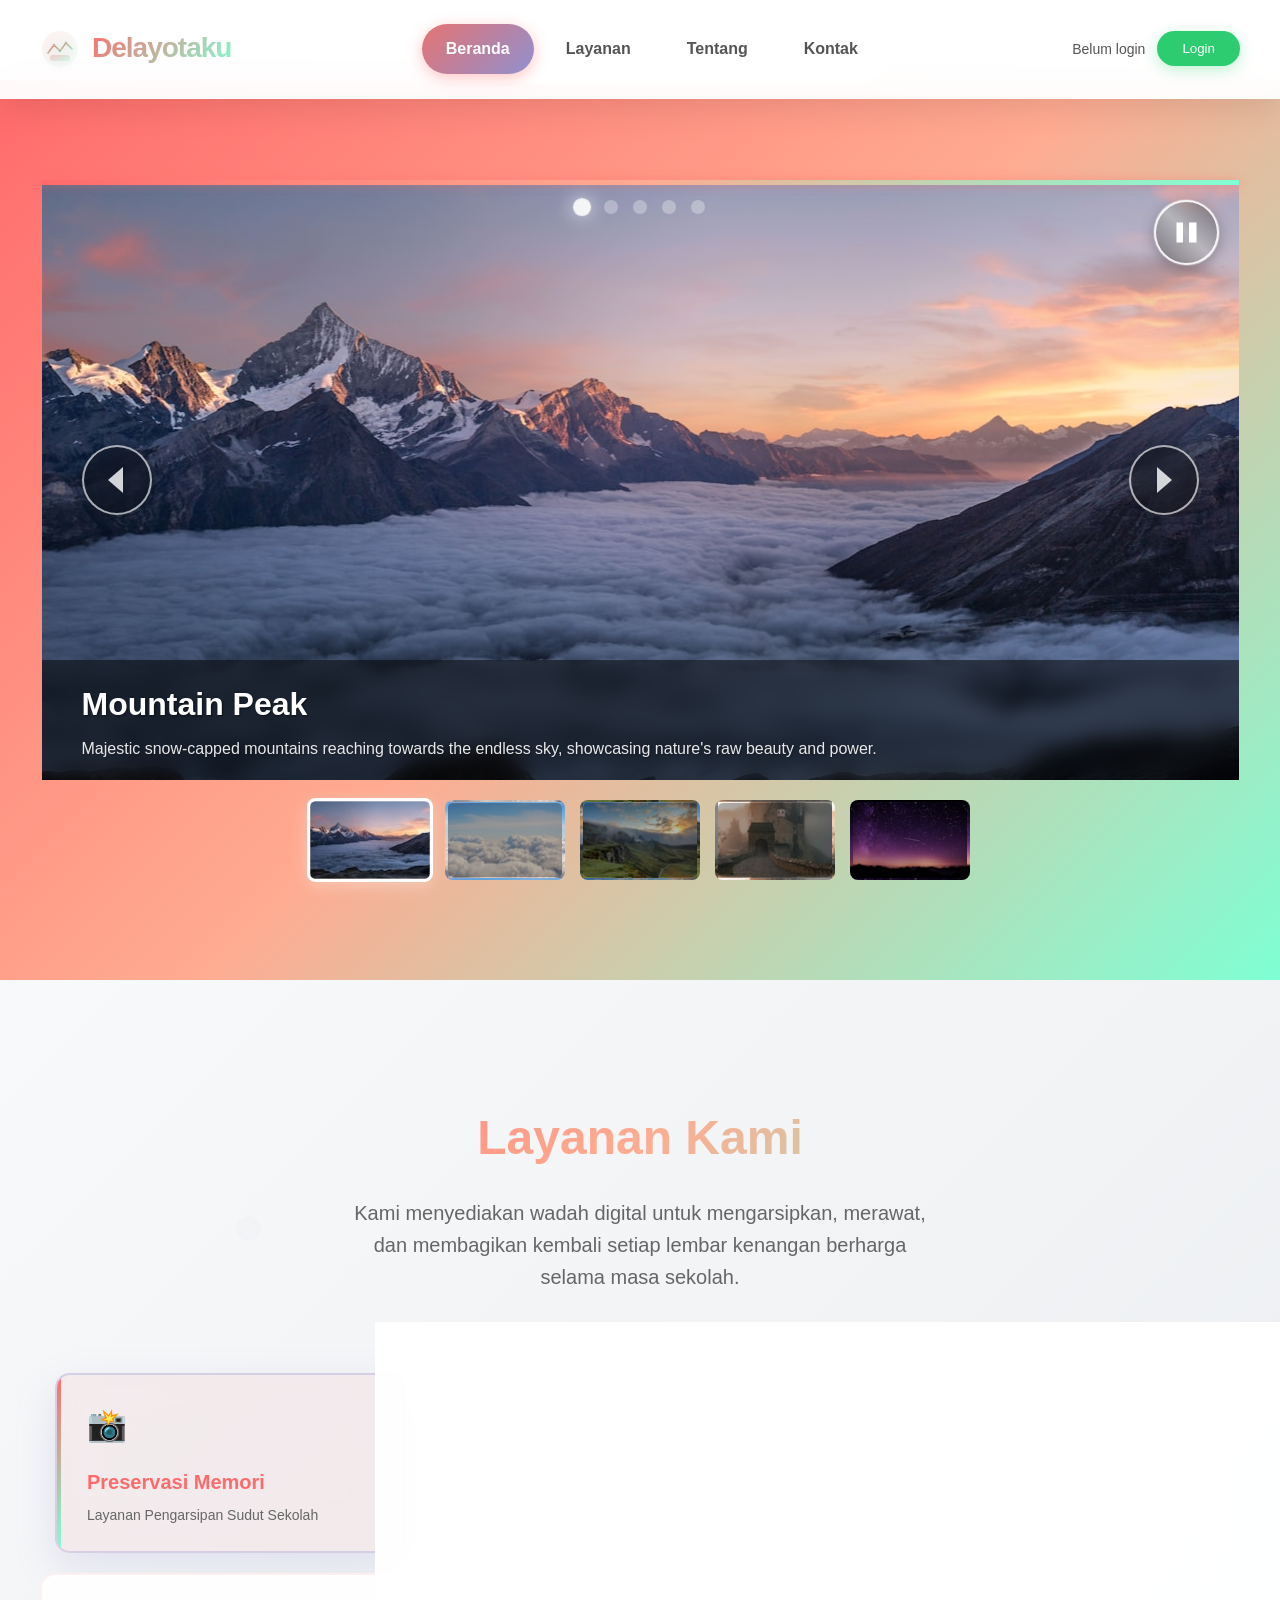
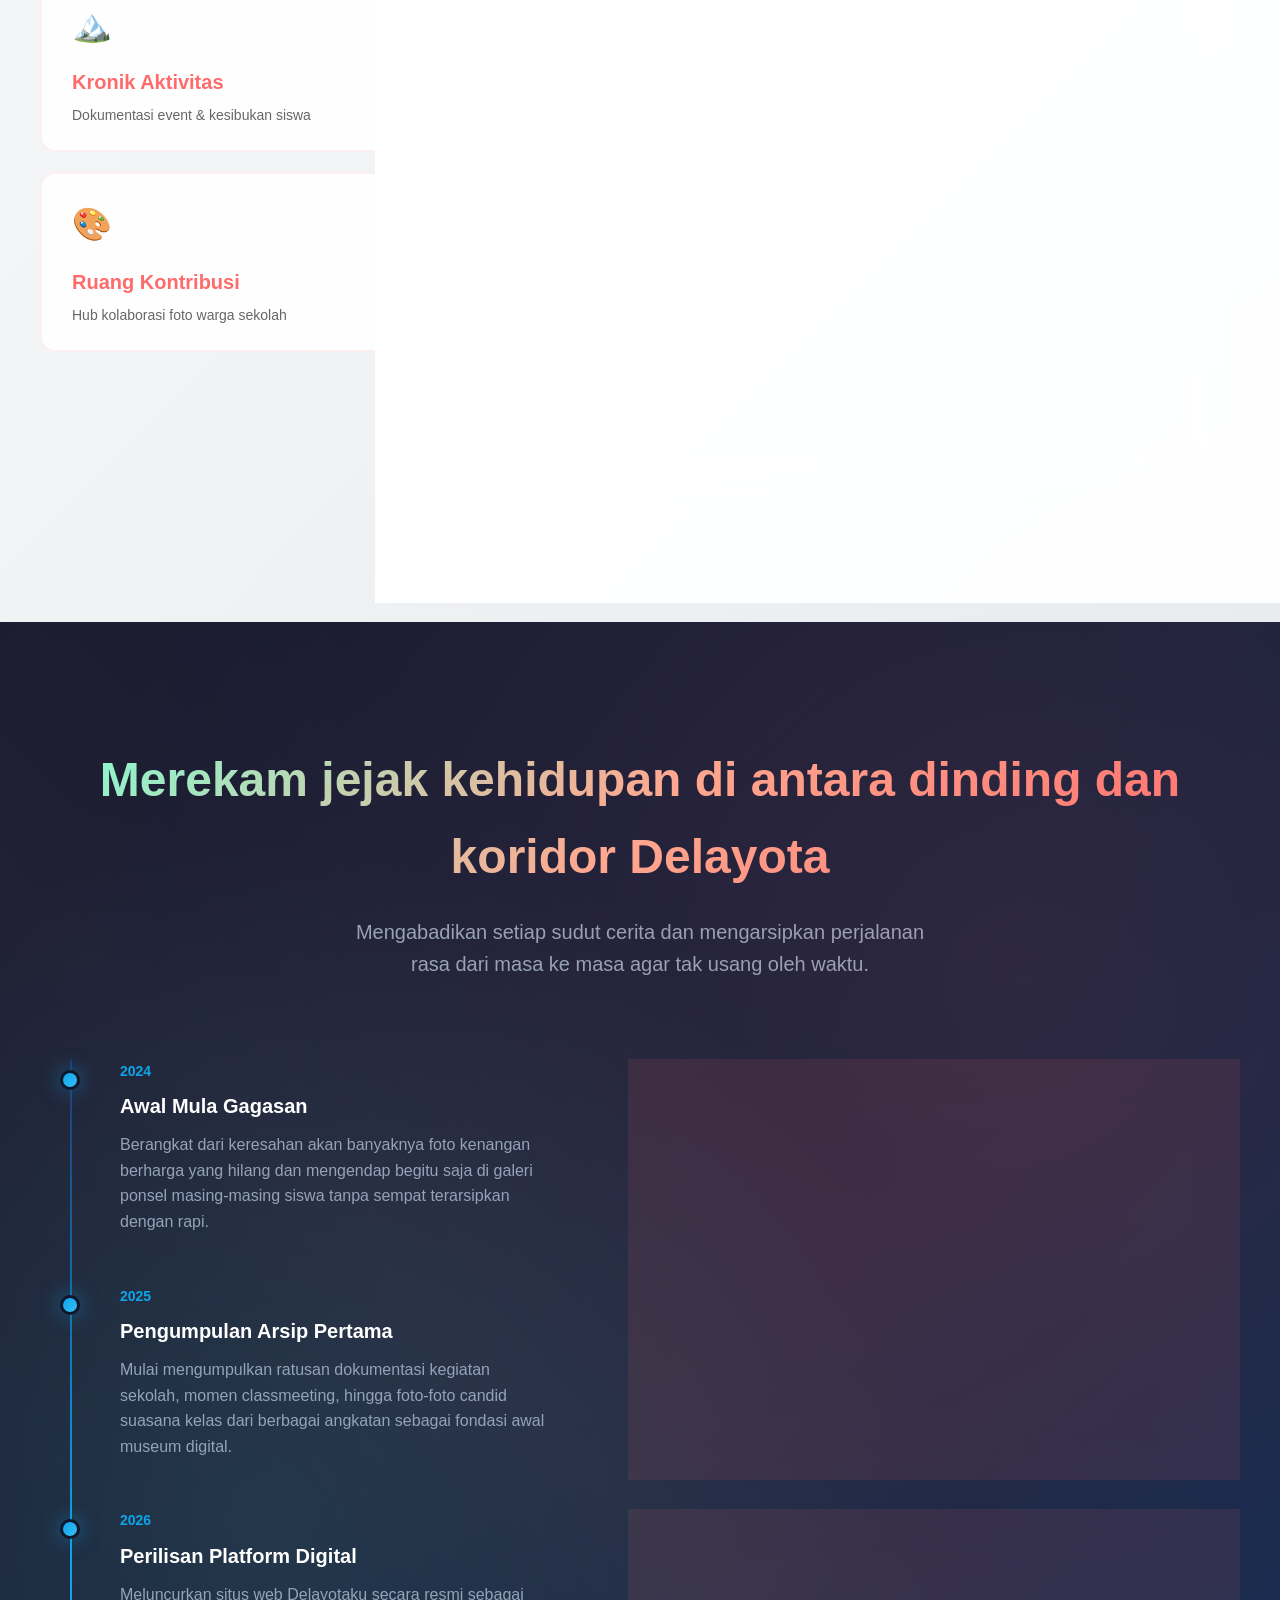
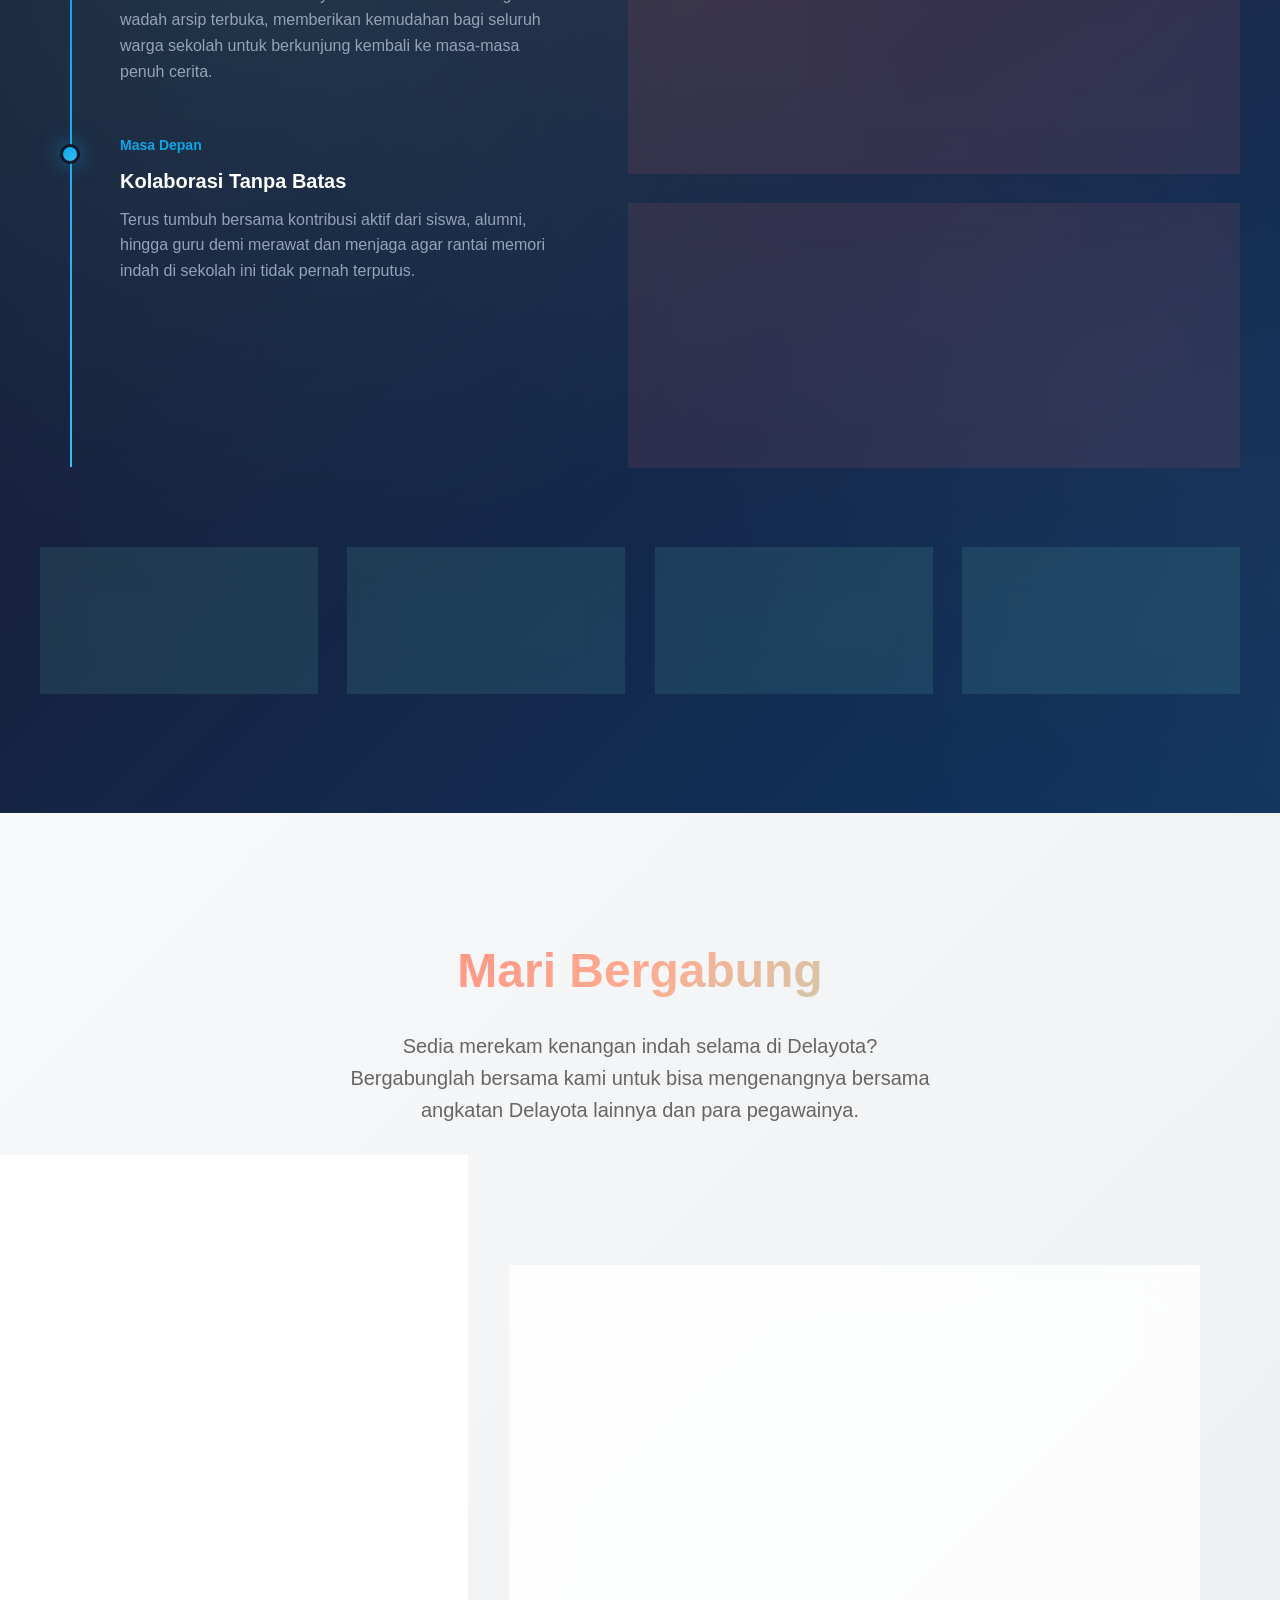
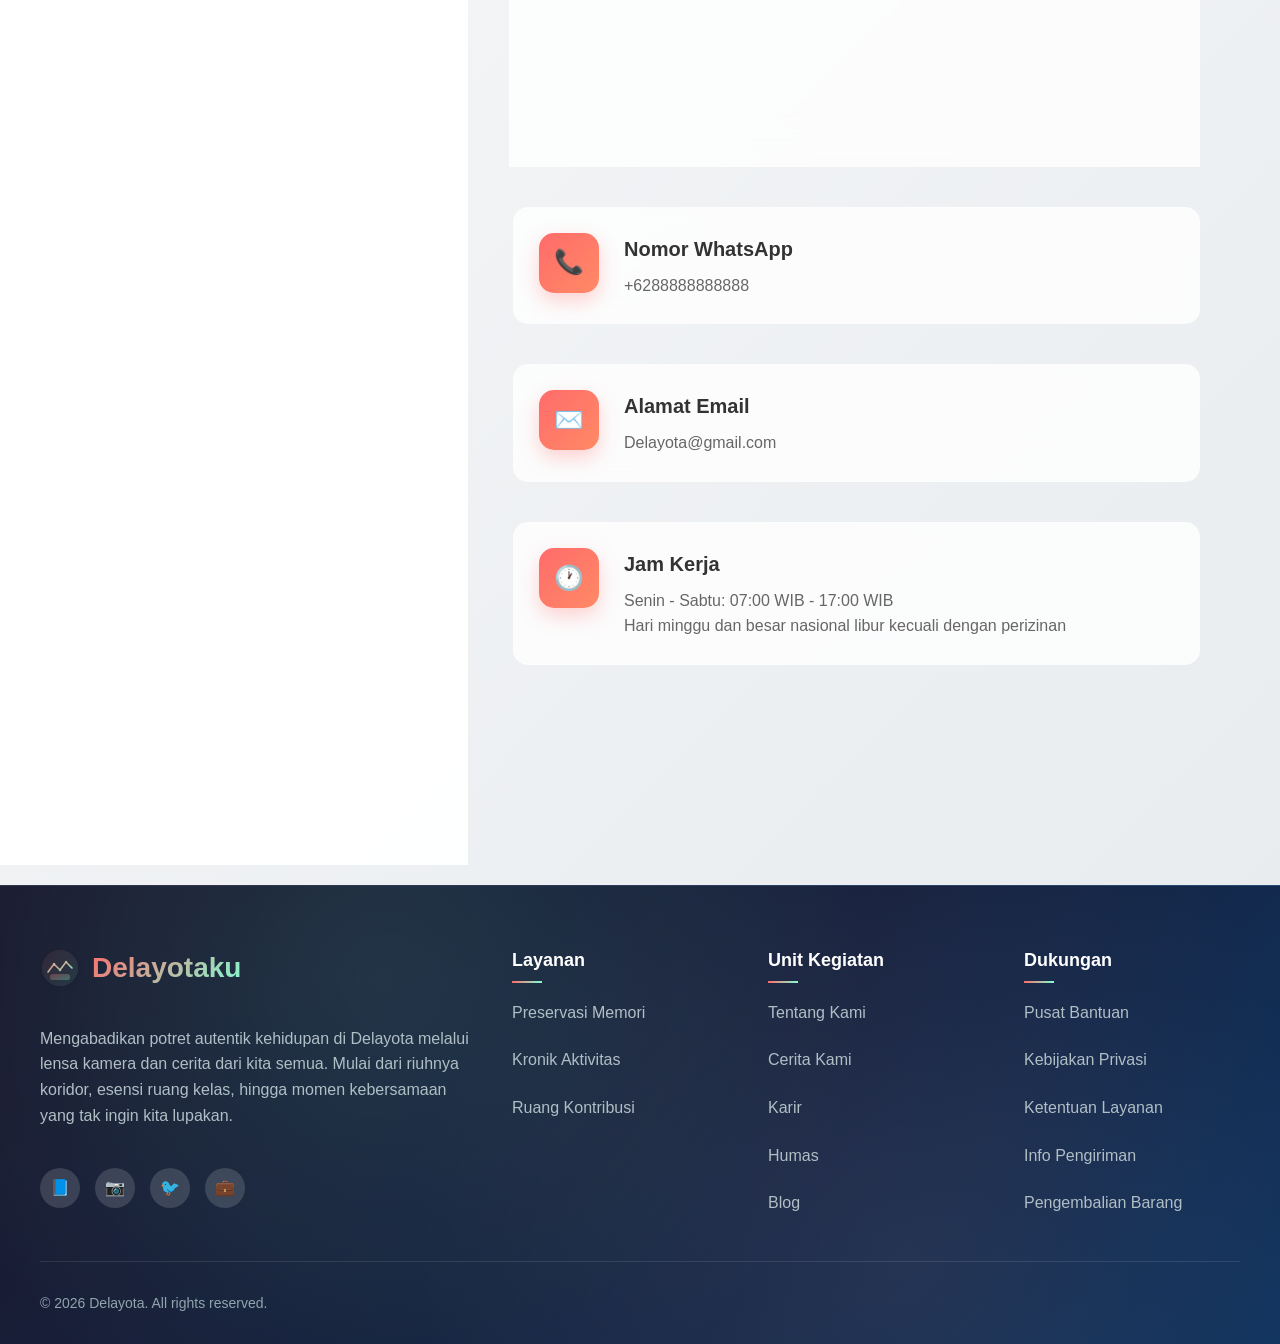
==== index.html @ b29eb267 "Update index.html" ====
<!DOCTYPE html>
<html lang="en">
<head>
    <meta charset="UTF-8">
    <meta name="viewport" content="width=device-width, initial-scale=1.0">
    <link href="images/avatar-01.jpg" rel="icon">
    <title>website serbaguna</title>
    <link rel="stylesheet" href="templatemo-sleeky-pro.css">
<!-- TemplateMo 598 Sleeky Pro
https://templatemo.com/tm-598-sleeky-pro
-->
    <style>
        /* Menormalkan kembali kolom textarea agar tidak bocor warna merah */
        .form-group textarea {
            background: #ffffff !important;        /* Memaksa background menjadi putih solid, bukan transparan */
            backdrop-filter: none !important;      /* Mematikan efek blur yang bikin warna merah di belakangnya bocor masuk */
            color: #333333 !important;
            
            /* MEMPERBAIKI TEKS MULAI DARI KIRI ATAS */
            text-align: left !important;           /* Mengunci teks agar mulai dari kiri */
            line-height: 1.5 !important;           /* Menjaga kenyamanan jarak antar baris teks */
            padding: 18px 20px !important;         /* Mengikuti padding asli template kamu supaya tetap estetik */
        }
        
        /* Memastikan saat kolom diklik (focus), background-nya tetap putih bersih */
        .form-group textarea:focus {
            background: #ffffff !important;
            backdrop-filter: none !important;
        }
                /* 1. MENGATUR TEKS INDIKATOR AGAR LEBIH KE BAWAH */
        /* Merapikan posisi teks status agar sejajar vertikal dan bergeser ke kanan */
        /* Mengatur wadah pembungkus tombol agar menjadi flexbox rapi */
        #authArea {
            display: flex !important;
            align-items: center !important;
            gap: 12px !important; /* <--- KUNCI UTAMA: Mengatur jarak mepet antara teks dan tombol sesukamu (misal 8px, 12px, atau 15px) */
        }
        
        /* Mengatur gaya teks indikator login */
        #userinfo {
            display: inline-block !important;
            color: #555 !important;
            font-weight: 500 !important;
            font-size: 14px !important;
            white-space: nowrap !important; /* Mencegah teks patah menjadi dua baris */
            margin: 0 !important; /* Menghapus margin bawaan terdahulu agar tidak bentrok */
        }       
        /* 2. MEMBERI WARNA PADA TOMBOL LOGIN (KAPSUL BIRU/HIJAU ESTETIK) */
        .tombol-login-asli {
            /* Kita beri warna latar belakang (misal biru/toska agar kontras dengan Logout merah) */
            background-color: #2ecc71 !important; /* Hijau segar estetik, atau ganti #3498db jika ingin Biru */
            color: #ffffff !important; /* Warna teks diubah jadi putih agar terbaca */
            border: none !important;
            padding: 10px 25px !important; 
            border-radius: 50px !important;
            font-weight: 500 !important;
            cursor: pointer !important;
            box-shadow: 0 4px 15px rgba(46, 204, 113, 0.3) !important; /* Efek bayangan */
            transition: all 0.3s ease !important;
        }
        .tombol-login-asli:hover {
            background-color: #27ae60 !important; /* Warna agak gelap saat disorot */
            box-shadow: 0 4px 20px rgba(46, 204, 113, 0.5) !important;
        }
        
        /* 3. TOMBOL LOGOUT MERAH (TETAP SAMA SEPERTI KEMARIN) */
        .tombol-logout {
            background-color: #e74c3c !important; 
            background-image: none !important;
            color: #ffffff !important;
            border: none !important; 
            padding: 10px 25px !important; 
            border-radius: 50px !important; 
            font-weight: 500 !important;
            cursor: pointer !important;
            box-shadow: 0 4px 15px rgba(231, 76, 60, 0.3) !important; 
            transition: all 0.3s ease !important;
        }
        .tombol-logout:hover {
            background-color: #c0392b !important; 
            box-shadow: 0 4px 20px rgba(231, 76, 60, 0.5) !important;
        }
    </style>
</head>
<body>
    <!-- Header -->
    <header class="header" id="header">
        <nav class="nav-container">
            <a href="#home" class="logo-container">
                <svg class="logo-svg" viewBox="0 0 100 100" xmlns="http://www.w3.org/2000/svg">
                    <defs>
                        <linearGradient id="logoGradient" x1="0%" y1="0%" x2="100%" y2="100%">
                            <stop offset="0%" style="stop-color:#FF6B6B"/>
                            <stop offset="100%" style="stop-color:#7FFFD4"/>
                        </linearGradient>
                    </defs>
                    <circle cx="50" cy="50" r="45" fill="url(#logoGradient)" opacity="0.1"/>
                    <path d="M20 60 L35 40 L50 55 L65 35 L80 50" stroke="url(#logoGradient)" stroke-width="4" fill="none" stroke-linecap="round" stroke-linejoin="round"/>
                    <circle cx="35" cy="40" r="3" fill="url(#logoGradient)"/>
                    <circle cx="50" cy="55" r="3" fill="url(#logoGradient)"/>
                    <circle cx="65" cy="35" r="3" fill="url(#logoGradient)"/>
                    <rect x="25" y="65" width="50" height="15" rx="7" fill="url(#logoGradient)" opacity="0.3"/>
                </svg>
                <span class="logo-text">Delayotaku</span>
            </a>
            <ul class="nav-menu" id="navMenu">
                <li><a href="#home" class="nav-link active">Beranda</a></li>
                <li><a href="#services" class="nav-link">Layanan</a></li>
                <li><a href="#about" class="nav-link">Tentang</a></li>
                <li><a href="#contact" class="nav-link">Kontak</a></li>
            </ul>
            <div id="authArea">
                <span id="userinfo">Belum login</span>
                <button onclick="goLogin()" class="nav-cta">Login</button>
            </div>
            <button class="hamburger" id="hamburger">
                <span></span>
                <span></span>
                <span></span>
            </button>
        </nav>
    </header>

    <!-- Hero Section with Slider -->
    <section id="home" class="hero">
        <div class="slider-container">
            <div class="progress-ring">
                <div class="progress-bar" id="progressBar"></div>
            </div>
            
            <div class="slider-stage" id="sliderStage"></div>
            <!-- You can edit slider images in JS file -->
            <!-- Edit templatemo-sleeky-scripts.js for image path / image filenames -->
            <div class="text-overlay" id="textOverlay">
                <h2 class="slide-title" id="slideTitle">Mountain Peak</h2>
                <p class="slide-description" id="slideDescription">Majestic snow-capped mountains reaching towards the endless sky, showcasing nature's raw beauty and power.</p>
            </div>
            
            <button class="nav-arrow prev" id="prevArrow" aria-label="Previous"></button>
            <button class="nav-arrow next" id="nextArrow" aria-label="Next"></button>
            
            <div class="controls">
                <button class="control-btn play-pause-btn" id="playPauseBtn" title="Play/Pause">
                    <span class="play-icon"></span>
                    <span class="pause-icon"></span>
                </button>
            </div>
            
            <div class="dots" id="dots"></div>
            <div class="thumbnails-container" id="thumbnails"></div>
        </div>
    </section>

    <!-- Services Section -->
    <section id="services" class="section services">
        <div class="section-container">
            <div class="section-header">
                <h2 class="section-title">Layanan Kami</h2>
                <p class="section-subtitle">Kami menyediakan wadah digital untuk mengarsipkan, merawat, dan membagikan kembali setiap lembar kenangan berharga selama masa sekolah.</p>
            </div>
            
            <div class="services-container">
                <div class="services-tabs">
                    <div class="service-tab active" data-service="photography">
                        <span class="service-tab-icon">📸</span>
                        <h3>Preservasi Memori</h3>
                        <p>Layanan Pengarsipan Sudut Sekolah</p>
                    </div>
                    
                    <div class="service-tab" data-service="expeditions">
                        <span class="service-tab-icon">🏔️</span>
                        <h3>Kronik Aktivitas</h3>
                        <p>Dokumentasi event & kesibukan siswa</p>
                    </div>
                    
                    <div class="service-tab" data-service="prints">
                        <span class="service-tab-icon">🎨</span>
                        <h3>Ruang Kontribusi</h3>
                        <p>Hub kolaborasi foto warga sekolah</p>
                    </div>
                </div>
                
                <div class="services-content">
                    <div class="service-content active" id="photography">
                        <div class="service-content-icon">📸</div>
                        <h2>Layanan Pengarsipan Sudut Sekolah</h2>
                        <p>Layanan ini berfokus pada pengumpulan dan perawatan aset visual dari tempat-tempat fisik di sekolah yang penuh kenangan. Kami mendokumentasikan setiap sudut mulai dari riuhnya koridor, suasana hangat kantin, hingga magisnya ruang kelas. Semua foto ditata rapi agar kamu bisa berkunjung kembali ke tempat favoritmu kapan saja secara virtual.</p>
                        <ul class="service-features">
                            <li>Restorasi digital untuk foto-foto lama sudut sekolah</li>
                            <li>Kategorisasi album berdasarkan lokasi dan tahun angkatan</li>
                            <li>Advanced focus stacking for infinite depth</li>
                            <li>Galeri estetika lanskap sekolah di waktu golden hour</li>
                            <li>Akses mudah untuk mengunduh foto latar suasana sekolah</li>
                        </ul>
                    </div>
                    
                    <div class="service-content" id="expeditions">
                        <div class="service-content-icon">🏔️</div>
                        <h2>Layanan Kilas Balik Agenda Sekolah</h2>
                        <p>Melalui layanan Kronik Aktivitas, kami merangkum seluruh dinamika kegiatan yang pernah menghidupkan suasana sekolah. Mulai dari ketegangan saat classmeeting, kemeriahan panggung pensi, khidmatnya upacara bendera, hingga momen-momen candid saat kerja kelompok. Kami memastikan tidak ada momen besar yang terlupakan.</p>
                        <ul class="service-features">
                            <li>Pengarsipan dokumentasi acara OSIS dan Ekstrakurikuler</li>
                            <li>Penyusunan linimasa foto kegiatan dari awal masuk hingga lulus</li>
                            <li>Fitur pencarian foto berdasarkan nama event atau tahun kegiatan</li>
                            <li>Ruang pameran visual untuk momen di balik layar tugas sekolah</li>
                        </ul>
                    </div>
                    
                    <div class="service-content" id="prints">
                        <div class="service-content-icon">🎨</div>
                        <h2>Layanan Kontribusi Terbuka & Kolektif</h2>
                        <p>Layanan utama kami yang berbasis komunitas, di mana siapa saja (siswa, alumni, maupun guru) bisa ikut bertindak sebagai kurator sejarah sekolah. Kamu bisa langsung mengunggah foto kenangan yang tersimpan di galerimu ke dalam website ini. Setiap kontribusi akan melalui sistem kurasi agar galeri bersama kita tetap nyaman dinikmati.</p>
                        <ul class="service-features">
                            <li>Sistem unggah foto instan (mendukung JPEG, PNG, dan RAW)</li>
                            <li>Opsi pengiriman foto secara anonim demi privasi kontributor</li>
                            <li>Fitur penyematan takarir (caption) cerita di balik foto</li>
                            <li>Manajemen kurasi berkala untuk menjaga kualitas konten galeri</li>
                        </ul>
                    </div>
                </div>
            </div>
        </div>
    </section>

    <!-- About Section -->
    <section id="about" class="section about">
        <div class="section-container">
            <div class="section-header">
                <h2 class="section-title">Merekam jejak kehidupan di antara dinding dan koridor Delayota</h2>
                <p class="section-subtitle">Mengabadikan setiap sudut cerita dan mengarsipkan perjalanan rasa dari masa ke masa agar tak usang oleh waktu.</p>
            </div>
            
            <div class="about-grid">
                <div class="about-timeline">
                    <div class="timeline-line"></div>
                    
                    <div class="timeline-item">
                        <div class="timeline-dot"></div>
                        <div class="timeline-year">2024</div>
                        <div class="timeline-title">Awal Mula Gagasan</div>
                        <div class="timeline-description">Berangkat dari keresahan akan banyaknya foto kenangan berharga yang hilang dan mengendap begitu saja di galeri ponsel masing-masing siswa tanpa sempat terarsipkan dengan rapi.</div>
                    </div>
                    
                    <div class="timeline-item">
                        <div class="timeline-dot"></div>
                        <div class="timeline-year">2025</div>
                        <div class="timeline-title">Pengumpulan Arsip Pertama</div>
                        <div class="timeline-description">Mulai mengumpulkan ratusan dokumentasi kegiatan sekolah, momen classmeeting, hingga foto-foto candid suasana kelas dari berbagai angkatan sebagai fondasi awal museum digital.</div>
                    </div>
                    
                    <div class="timeline-item">
                        <div class="timeline-dot"></div>
                        <div class="timeline-year">2026</div>
                        <div class="timeline-title">Perilisan Platform Digital</div>
                        <div class="timeline-description">Meluncurkan situs web Delayotaku secara resmi sebagai wadah arsip terbuka, memberikan kemudahan bagi seluruh warga sekolah untuk berkunjung kembali ke masa-masa penuh cerita.</div>
                    </div>
                    
                    <div class="timeline-item">
                        <div class="timeline-dot"></div>
                        <div class="timeline-year">Masa Depan</div>
                        <div class="timeline-title">Kolaborasi Tanpa Batas</div>
                        <div class="timeline-description">Terus tumbuh bersama kontribusi aktif dari siswa, alumni, hingga guru demi merawat dan menjaga agar rantai memori indah di sekolah ini tidak pernah terputus.</div>
                    </div>
                </div>
                
                <div class="about-tech">
                    <div class="tech-card">
                        <iframe width="550" height="350" src="https://www.youtube.com/embed/LzTHGu1_uWg" title="APA YANG SEBENARNYA TERJADI PADA INDONESIA?" frameborder="0" allow="accelerometer; autoplay; clipboard-write; encrypted-media; gyroscope; picture-in-picture; web-share" referrerpolicy="strict-origin-when-cross-origin" allowfullscreen></iframe>
                    </div>
                    
                    <div class="tech-card">
                        <div class="tech-icon">🛰️</div>
                        <div class="tech-title">Integrasi Kontribusi Terbuka</div>
                        <div class="tech-description">Menggunakan sistem unggah berbasis komunitas yang aman dan instan, memungkinkan siapa saja menjadi kurator sejarah visual sekolah dalam beberapa klik saja.</div>
                    </div>
                    
                    <div class="tech-card">
                        <div class="tech-icon">🎯</div>
                        <div class="tech-title">Pengarsipan Presisi Tingkat Tinggi</div>
                        <div class="tech-description">Menjaga kualitas asli gambar yang dikirimkan agar detail memori, ekspresi tawa, dan suasana magis golden hour di sekolah tetap terekam sempurna untuk bertahun-tahun ke depan.</div>
                    </div>
                </div>
            </div>

            <div class="stats-futuristic">
                <div class="stat-futuristic">
                    <h4>Tak Terbatas</h4>
                    <p>Sudut Kenangan</p>
                </div>
                <div class="stat-futuristic">
                    <h4>1000+</h4>
                    <p>Foto Terarsip</p>
                </div>
                <div class="stat-futuristic">
                    <h4>100%</h4>
                    <p>Milik Keluarga Delayota</p>
                </div>
                <div class="stat-futuristic">
                    <h4>24/7</h4>
                    <p>Akses Bernostalgia</p>
                </div>
            </div>
        </div>
    </section>

    <!-- Contact Section -->
    <section id="contact" class="section contact">
        <div class="section-container">
            <div class="section-header">
                <h2 class="section-title">Mari Bergabung</h2>
                <p class="section-subtitle">Sedia merekam kenangan indah selama di Delayota? Bergabunglah bersama kami untuk bisa mengenangnya bersama angkatan Delayota lainnya dan para pegawainya.</p>
            </div>
            
            <div class="contact-content">
                <div class="contact-form">
                    <form id="contactForm">
                        <div class="form-group">
                            <label for="name">Nama Anda</label>
                            <input type="text" id="name" name="name" required>
                        </div>
                        
                        <div class="form-group">
                            <label for="email">Alamat Email</label>
                            <input type="email" id="email" name="email" required>
                        </div>
                        
                        <div class="form-group">
                            <label for="subject">Kelas/Angkatan</label>
                            <input type="text" id="subject" name="subject" required>
                        </div>
                        
                        <div class="form-group">
                            <label for="message">Alasan Bergabung</label>
                            <textarea id="message" name="message" placeholder="Ceritakan pada kami kenapa Anda ingin bergabung..." required></textarea>
                        </div>
                        
                        <button type="submit" class="submit-btn">Kirim Pesan</button>
                    </form>
                </div>
                
                <div class="contact-info">
                    <div class="contact-item">
                        <div class="contact-icon">📍</div>
                        <div class="contact-details">
                            <iframe src="https://www.google.com/maps/embed?pb=!1m18!1m12!1m3!1d3952.899631927269!2d110.39281007464348!3d-7.800449992219699!2m3!1f0!2f0!3f0!3m2!1i1024!2i768!4f13.1!3m3!1m2!1s0x2e7a57669d43fe55%3A0x75fae1bb400d4da5!2sSMA%20Negeri%208%20Yogyakarta!5e0!3m2!1sid!2sid!4v1782186887250!5m2!1sid!2sid" width="550" height="350" style="border:0;" allowfullscreen="" loading="lazy" referrerpolicy="no-referrer-when-downgrade"></iframe>
                            <h4>Lokasi Sekolah</h4>
                            <p>Jl. Sidobali No.1, Muja Muju, Kec. Umbulharjo, Kota Yogyakarta, Daerah Istimewa Yogyakarta 55165</p>
                        </div>
                    </div>
                    
                    <div class="contact-item">
                        <div class="contact-icon">📞</div>
                        <div class="contact-details">
                            <h4>Nomor WhatsApp</h4>
                            <p>+6288888888888</p>
                        </div>
                    </div>
                    
                    <div class="contact-item">
                        <div class="contact-icon">✉️</div>
                        <div class="contact-details">
                            <h4>Alamat Email</h4>
                            <p>Delayota@gmail.com</p>
                        </div>
                    </div>
                    
                    <div class="contact-item">
                        <div class="contact-icon">🕐</div>
                        <div class="contact-details">
                            <h4>Jam Kerja</h4>
                            <p>Senin - Sabtu: 07:00 WIB - 17:00 WIB<br> Hari minggu dan besar nasional libur kecuali dengan perizinan</p>
                        </div>
                    </div>
                </div>
            </div>
        </div>
    </section>

    <!-- Footer -->
    <footer class="footer">
        <div class="footer-content">
            <div class="footer-main">
                <div class="footer-brand">
                    <div class="footer-logo">
                        <svg class="logo-svg" viewBox="0 0 100 100" xmlns="http://www.w3.org/2000/svg">
                            <defs>
                                <linearGradient id="footerLogoGradient" x1="0%" y1="0%" x2="100%" y2="100%">
                                    <stop offset="0%" style="stop-color:#FF6B6B"/>
                                    <stop offset="100%" style="stop-color:#7FFFD4"/>
                                </linearGradient>
                            </defs>
                            <circle cx="50" cy="50" r="45" fill="url(#footerLogoGradient)" opacity="0.1"/>
                            <path d="M20 60 L35 40 L50 55 L65 35 L80 50" stroke="url(#footerLogoGradient)" stroke-width="4" fill="none" stroke-linecap="round" stroke-linejoin="round"/>
                            <circle cx="35" cy="40" r="3" fill="url(#footerLogoGradient)"/>
                            <circle cx="50" cy="55" r="3" fill="url(#footerLogoGradient)"/>
                            <circle cx="65" cy="35" r="3" fill="url(#footerLogoGradient)"/>
                            <rect x="25" y="65" width="50" height="15" rx="7" fill="url(#footerLogoGradient)" opacity="0.3"/>
                        </svg>
                        <span class="footer-logo-text">Delayotaku</span>
                    </div>
                    <p class="footer-description">Mengabadikan potret autentik kehidupan di Delayota melalui lensa kamera dan cerita dari kita semua. Mulai dari riuhnya koridor, esensi ruang kelas, hingga momen kebersamaan yang tak ingin kita lupakan.</p>
                    <div class="footer-social">
                        <a href="#" class="social-link">📘</a>
                        <a href="#" class="social-link">📷</a>
                        <a href="#" class="social-link">🐦</a>
                        <a href="#" class="social-link">💼</a>
                    </div>
                </div>
                
                <div class="footer-section">
                    <h4>Layanan</h4>
                    <div class="footer-links">
                        <a href="#" class="footer-link">Preservasi Memori</a>
                        <a href="#" class="footer-link">Kronik Aktivitas</a>
                        <a href="#" class="footer-link">Ruang Kontribusi</a>
                    </div>
                </div>
                
                <div class="footer-section">
                    <h4>Unit Kegiatan</h4>
                    <div class="footer-links">
                        <a href="#" class="footer-link">Tentang Kami</a>
                        <a href="#" class="footer-link">Cerita Kami</a>
                        <a href="#" class="footer-link">Karir</a>
                        <a href="#" class="footer-link">Humas</a>
                        <a href="#" class="footer-link">Blog</a>
                    </div>
                </div>
                
                <div class="footer-section">
                    <h4>Dukungan</h4>
                    <div class="footer-links">
                        <a href="#" class="footer-link">Pusat Bantuan</a>
                        <a href="#" class="footer-link">Kebijakan Privasi</a>
                        <a href="#" class="footer-link">Ketentuan Layanan</a>
                        <a href="#" class="footer-link">Info Pengiriman</a>
                        <a href="#" class="footer-link">Pengembalian Barang</a>
                    </div>
                </div>
            </div>
            
            <div class="footer-bottom">
                <div class="footer-copyright">
                    © 2026 Delayota. All rights reserved.
                </div>
            </div>
        </div>
    </footer>

<script src="templatemo-sleeky-scripts.js"></script>
<script src="login/welcome.js"></script>

<script>
// Fungsi tombol Login / Logout
function goLogin() {
    if (localStorage.getItem('username')) {
        localStorage.clear(); 
        alert("Kamu telah logout.");
        window.location.reload(); 
    } else {
        window.location.href = "login/index.html";
    }
}

// Logika pembagian tampilan UI berdasarkan status login
const username = localStorage.getItem('username');
const userStatusEl = document.getElementById('userinfo'); 
const loginBtn = document.querySelector('.nav-cta') || document.querySelector('button[onclick="goLogin()"]'); 

if (username) {
    if (userStatusEl) {
        userStatusEl.innerText = 'Selamat Datang, ' + username;
    }
    if (loginBtn) {
        loginBtn.innerText = 'Logout';
        loginBtn.classList.remove('tombol-login-asli'); // Buang gaya putih
        loginBtn.classList.add('tombol-logout');       // Pasang gaya kapsul merah
    }
} else {
    if (userStatusEl) {
        userStatusEl.innerText = 'Belum login';
    }
    if (loginBtn) {
        loginBtn.innerText = 'Login';
        loginBtn.classList.remove('tombol-logout');     // Buang gaya merah jika ada
        loginBtn.classList.add('tombol-login-asli');   // Paksa pasang gaya kapsul rapi
    }
}
</script>
</body>
</html>
---- templatemo-sleeky-pro.css ----
/* Sleeky Pro - Premium Photography Template Styles */

/*

TemplateMo 598 Sleeky Pro

https://templatemo.com/tm-598-sleeky-pro

*/
* {
    margin: 0;
    padding: 0;
    box-sizing: border-box;
}

body {
    font-family: 'Segoe UI', Tahoma, Geneva, Verdana, sans-serif;
    line-height: 1.6;
    color: #333;
    overflow-x: hidden;
}

html {
    scroll-behavior: smooth;
}

/* Header Styles */
.header {
    position: fixed;
    top: 0;
    width: 100%;
    background: rgba(255, 255, 255, 0.95);
    backdrop-filter: blur(20px);
    border-bottom: 1px solid rgba(255, 255, 255, 0.2);
    box-shadow: 0 8px 32px rgba(0, 0, 0, 0.1);
    z-index: 1000;
    padding: 0 20px;
    transition: all 0.3s ease;
}

.header.scrolled {
    background: rgba(255, 255, 255, 0.98);
    backdrop-filter: blur(25px);
    box-shadow: 0 12px 40px rgba(0, 0, 0, 0.15);
}

.nav-container {
    max-width: 1200px;
    margin: 0 auto;
    display: flex;
    justify-content: space-between;
    align-items: center;
    padding: 15px 0;
}

.logo-container {
    display: flex;
    align-items: center;
    gap: 12px;
    text-decoration: none;
}

.logo-svg {
    width: 40px;
    height: 40px;
    filter: drop-shadow(0 2px 4px rgba(0, 0, 0, 0.1));
}

.logo-text {
    font-size: 28px;
    font-weight: 700;
    background: linear-gradient(135deg, #FF6B6B, #7FFFD4);
    -webkit-background-clip: text;
    -webkit-text-fill-color: transparent;
    background-clip: text;
    letter-spacing: -1px;
}

.nav-menu {
    display: flex;
    list-style: none;
    gap: 8px;
    background: rgba(255, 255, 255, 0.8);
    padding: 8px;
    border-radius: 50px;
    backdrop-filter: blur(10px);
    border: 1px solid rgba(255, 255, 255, 0.3);
}

.nav-menu li {
    position: relative;
}

.nav-menu a {
    color: #555;
    text-decoration: none;
    transition: all 0.3s ease;
    font-weight: 600;
    padding: 12px 24px;
    border-radius: 25px;
    position: relative;
    display: block;
}

.nav-menu a:hover {
    color: #FF6B6B;
    background: rgba(255, 107, 107, 0.1);
}

.nav-menu a.active {
    color: white;
    background: linear-gradient(135deg, #E57373, #9090CF);
    box-shadow: 0 4px 15px rgba(255, 107, 107, 0.4);
}

.hamburger {
    display: none;
    flex-direction: column;
    cursor: pointer;
    background: none;
    border: none;
    padding: 8px;
    border-radius: 8px;
    transition: background 0.3s ease;
}

.hamburger:hover {
    background: rgba(255, 107, 107, 0.1);
}

.hamburger span {
    width: 25px;
    height: 3px;
    background: #555;
    margin: 3px 0;
    transition: 0.3s;
    border-radius: 2px;
}

.hamburger.active span:nth-child(1) {
    transform: rotate(-45deg) translate(-5px, 6px);
}

.hamburger.active span:nth-child(2) {
    opacity: 0;
}

.hamburger.active span:nth-child(3) {
    transform: rotate(45deg) translate(-5px, -6px);
}

/* Hero Section with Slider */
.hero {
	margin-top: 80px;
    min-height: 100vh;
    background: linear-gradient(135deg, #FF6B6B 0%, #FFAB91 50%, #7FFFD4 100%);
    display: flex;
    justify-content: center;
    align-items: center;
    overflow: hidden;
    position: relative;
}

.slider-container {
    width: 1197px; /* 1200px set as 1197px to prevent showing up some slicing lines */
    height: 700px;
    position: relative;
    perspective: 1500px;
    transform-style: preserve-3d;
    overflow: visible;
}

.slider-stage {
    width: 100%;
    height: 600px;
    position: relative;
    display: flex;
    transform-style: preserve-3d;
}

.slice-container {
    flex: 1;
    height: 100%;
    position: relative;
    transform-style: preserve-3d;
    overflow: hidden;
}

.slice-cube {
    width: 100%;
    height: 100%;
    position: relative;
    transform-style: preserve-3d;
    transition: transform 0.9s cubic-bezier(0.22, 1, 0.36, 1);
    transform-origin: center center;
}

.slice-cube {
    transform: translateZ(-300px) rotateX(0deg);
}

.slice-cube.rotate-1 {
    transform: translateZ(-300px) rotateX(90deg);
}

.slice-cube.rotate-2 {
    transform: translateZ(-300px) rotateX(180deg);
}

.slice-cube.rotate-3 {
    transform: translateZ(-300px) rotateX(270deg);
}

.slice-face {
    position: absolute;
    width: 100%;
    height: 100%;
    overflow: hidden;
    backface-visibility: hidden;
}

.slice-face.face-1 {
    transform: rotateX(0deg) translateZ(300px);
}

.slice-face.face-2 {
    transform: rotateX(-90deg) translateZ(300px);
}

.slice-face.face-3 {
    transform: rotateX(-180deg) translateZ(300px);
}

.slice-face.face-4 {
    transform: rotateX(-270deg) translateZ(300px);
}

.slice-image {
    position: absolute;
    height: 100%;
    background-size: cover;
    background-position: center;
}

.slice-container:nth-child(1) .slice-cube { transition-delay: 0s; }
.slice-container:nth-child(2) .slice-cube { transition-delay: 0.04s; }
.slice-container:nth-child(3) .slice-cube { transition-delay: 0.08s; }
.slice-container:nth-child(4) .slice-cube { transition-delay: 0.12s; }
.slice-container:nth-child(5) .slice-cube { transition-delay: 0.16s; }
.slice-container:nth-child(6) .slice-cube { transition-delay: 0.20s; }
.slice-container:nth-child(7) .slice-cube { transition-delay: 0.24s; }
.slice-container:nth-child(8) .slice-cube { transition-delay: 0.28s; }
.slice-container:nth-child(9) .slice-cube { transition-delay: 0.32s; }
.slice-container:nth-child(10) .slice-cube { transition-delay: 0.36s; }

.text-overlay {
    position: absolute;
    bottom: 100px;
    left: 0;
    right: 0;
    height: 120px;
    background: rgba(0, 0, 0, 0.5);
    backdrop-filter: blur(10px);
    display: flex;
    flex-direction: column;
    justify-content: center;
    padding: 0 40px;
    z-index: 102;
    opacity: 1;
    transform: translateY(0);
    transition: opacity 0.4s ease, transform 0.4s ease;
}

.text-overlay.hiding {
    opacity: 0;
    transform: translateY(10px);
}

.slide-title {
    color: white;
    font-size: 32px;
    font-weight: bold;
    margin: 0 0 8px 0;
    text-shadow: 1px 1px 2px rgba(0, 0, 0, 0.5);
}

.slide-description {
    color: rgba(255, 255, 255, 0.9);
    font-size: 16px;
    line-height: 1.4;
    margin: 0;
    text-shadow: 1px 1px 2px rgba(0, 0, 0, 0.3);
}

.controls {
    position: absolute;
    top: 20px;
    right: 20px;
    display: flex;
    gap: 15px;
    z-index: 103;
}

.control-btn {
    width: 65px;
    height: 65px;
    border: 2px solid rgba(255, 255, 255, 0.9);
    background: rgba(0, 0, 0, 0.4);
    backdrop-filter: blur(10px);
    border-radius: 50%;
    cursor: pointer;
    display: flex;
    align-items: center;
    justify-content: center;
    transition: all 0.2s ease;
    color: white;
    font-size: 26px;
    box-shadow: 0 4px 15px rgba(0, 0, 0, 0.3);
    padding: 0;
    position: relative;
}

.control-btn:hover:not(:disabled) {
    background: rgba(255, 255, 255, 0.15);
    transform: scale(1.05);
    box-shadow: 0 6px 25px rgba(255, 255, 255, 0.4);
    border-color: white;
}

.nav-arrow {
    position: absolute;
    top: 300px;
    transform: translateY(-50%);
    width: 70px;
    height: 70px;
    border: 2px solid rgba(255, 255, 255, 0.8);
    background: rgba(0, 0, 0, 0.4);
    backdrop-filter: blur(10px);
    border-radius: 50%;
    cursor: pointer;
    display: flex;
    align-items: center;
    justify-content: center;
    transition: all 0.2s ease;
    color: white;
    z-index: 102;
    opacity: 0.8;
    padding: 0;
    box-shadow: 0 4px 15px rgba(0, 0, 0, 0.3);
}

.nav-arrow:before {
    content: '';
    display: block;
    width: 0;
    height: 0;
    border-style: solid;
    transition: transform 0.2s ease;
}

.nav-arrow.prev:before {
    border-width: 13px 15px 13px 0;
    border-color: transparent white transparent transparent;
    margin-right: 2px;
}

.nav-arrow.next:before {
    border-width: 13px 0 13px 15px;
    border-color: transparent transparent transparent white;
    margin-left: 2px;
}

.nav-arrow:hover:not(:disabled) {
    opacity: 1;
    background: rgba(255, 255, 255, 0.15);
    transform: translateY(-50%) scale(1.05);
    box-shadow: 0 6px 25px rgba(255, 255, 255, 0.4);
    border-color: white;
}

.nav-arrow.prev {
    left: 40px;
}

.nav-arrow.next {
    right: 40px;
}

.play-pause-btn {
    position: relative;
}

.play-pause-btn::before {
    content: '';
    position: absolute;
    top: -3px;
    left: -3px;
    right: -3px;
    bottom: -3px;
    border-radius: 50%;
    background: linear-gradient(45deg, transparent, rgba(255, 255, 255, 0.5), transparent);
    opacity: 0;
    z-index: -1;
    animation: rotate 1.5s linear infinite;
}

.play-pause-btn:not(.paused)::before {
    opacity: 1;
}

@keyframes rotate {
    0% { transform: rotate(0deg); }
    100% { transform: rotate(360deg); }
}

.play-icon, .pause-icon {
    position: absolute;
    top: 50%;
    left: 50%;
    transform: translate(-50%, -50%);
    transition: opacity 0.2s ease, transform 0.2s ease;
    display: flex;
    align-items: center;
    justify-content: center;
    width: 100%;
    height: 100%;
}

.play-icon:before {
    content: '';
    display: block;
    width: 0;
    height: 0;
    border-style: solid;
    border-width: 11px 0 11px 18px;
    border-color: transparent transparent transparent white;
    margin-left: 4px;
}

.pause-icon:before {
    content: '';
    display: block;
    width: 20px;
    height: 20px;
    background: linear-gradient(to right, white 35%, transparent 35%, transparent 65%, white 65%);
}

.play-icon {
    opacity: 0;
    transform: translate(-50%, -50%) scale(0.8);
}

.pause-icon {
    opacity: 1;
    transform: translate(-50%, -50%) scale(1);
}

.play-pause-btn.paused .play-icon {
    opacity: 1;
    transform: translate(-50%, -50%) scale(1);
}

.play-pause-btn.paused .pause-icon {
    opacity: 0;
    transform: translate(-50%, -50%) scale(0.8);
}

.dots {
    position: absolute;
    top: 20px;
    left: 50%;
    transform: translateX(-50%);
    display: flex;
    gap: 15px;
    z-index: 103;
}

.thumbnails-container {
    position: absolute;
    bottom: 0px;
    left: 50%;
    transform: translateX(-50%);
    display: flex;
    gap: 15px;
    z-index: 104;
}

.thumbnail {
    width: 120px;
    height: 80px;
    border-radius: 8px;
    overflow: hidden;
    cursor: pointer;
    border: 3px solid transparent;
    transition: all 0.3s ease;
    background-size: cover;
    background-position: center;
    position: relative;
}

.thumbnail::after {
    content: '';
    position: absolute;
    top: 0;
    left: 0;
    right: 0;
    bottom: 0;
    background: rgba(0, 0, 0, 0.3);
    transition: all 0.3s ease;
}

.thumbnail:hover::after {
    background: rgba(0, 0, 0, 0.1);
}

.thumbnail.active {
    border-color: white;
    transform: scale(1.05);
    box-shadow: 0 4px 15px rgba(255, 255, 255, 0.3);
}

.thumbnail.active::after {
    background: rgba(0, 0, 0, 0);
}

.dot {
    width: 14px;
    height: 14px;
    border-radius: 50%;
    background: rgba(255, 255, 255, 0.3);
    backdrop-filter: blur(5px);
    cursor: pointer;
    transition: all 0.2s ease;
}

.dot:hover {
    background: rgba(255, 255, 255, 0.6);
    transform: scale(1.3);
}

.dot.active {
    background: rgba(255, 255, 255, 0.9);
    transform: scale(1.3);
    box-shadow: 0 0 15px rgba(255, 255, 255, 0.8);
}

.progress-ring {
    position: absolute;
    top: 0;
    left: 0;
    width: 100%;
    height: 5px;
    background: rgba(0, 0, 0, 0.2);
    z-index: 101;
}

.progress-bar {
    height: 100%;
    background: linear-gradient(90deg, #FF6B6B, #FFAB91, #7FFFD4);
    width: 0;
    animation: none;
    box-shadow: 0 0 10px rgba(255, 107, 107, 0.5);
}

.progress-bar.active {
    animation: fillProgress 3.5s linear forwards;
}

@keyframes fillProgress {
    from { width: 0%; }
    to { width: 100%; }
}

.progress-bar.reset {
    animation: none;
    width: 0;
}

/* Section Styles */
.section {
    padding: 120px 20px;
    position: relative;
}

.section-container {
    max-width: 1200px;
    margin: 0 auto;
}

.section-header {
    text-align: center;
    margin-bottom: 80px;
}

.section-title {
    font-size: 48px;
    font-weight: 700;
    margin-bottom: 20px;
    background: linear-gradient(135deg, #FF6B6B, #FFAB91, #7FFFD4);
    -webkit-background-clip: text;
    -webkit-text-fill-color: transparent;
    background-clip: text;
}

.section-subtitle {
    font-size: 20px;
    color: #666;
    max-width: 600px;
    margin: 0 auto;
    line-height: 1.6;
}

/* Services Section */
.services {
    background: linear-gradient(135deg, #f8f9fa 0%, #e9ecef 100%);
    position: relative;
    overflow: hidden;
}

.services::before {
    content: '';
    position: absolute;
    top: 0;
    left: 0;
    right: 0;
    bottom: 0;
    background: url('data:image/svg+xml,<svg xmlns="http://www.w3.org/2000/svg" viewBox="0 0 100 100"><defs><pattern id="grain" width="100" height="100" patternUnits="userSpaceOnUse"><circle cx="20" cy="20" r="1" fill="%231e3c72" opacity="0.05"/><circle cx="80" cy="80" r="1" fill="%230ea5e9" opacity="0.05"/><circle cx="40" cy="60" r="1" fill="%231e3c72" opacity="0.03"/><circle cx="70" cy="30" r="1" fill="%230ea5e9" opacity="0.03"/></pattern></defs><rect width="100" height="100" fill="url(%23grain)"/></svg>');
    opacity: 0.3;
}

.services-container {
    display: grid;
    grid-template-columns: 350px 1fr;
    gap: 60px;
    margin-top: 60px;
    position: relative;
    z-index: 2;
}

.services-tabs {
    display: flex;
    flex-direction: column;
    gap: 20px;
}

.service-tab {
    padding: 25px 30px;
    background: rgba(255, 255, 255, 0.9);
    backdrop-filter: blur(20px);
    border: 2px solid rgba(255, 107, 107, 0.1);
    border-radius: 15px;
    cursor: pointer;
    transition: all 0.4s cubic-bezier(0.165, 0.84, 0.44, 1);
    position: relative;
    overflow: hidden;
}

.service-tab::before {
    content: '';
    position: absolute;
    left: 0;
    top: 0;
    width: 4px;
    height: 100%;
    background: linear-gradient(135deg, #FF6B6B, #7FFFD4);
    transform: scaleY(0);
    transition: transform 0.3s ease;
}

.service-tab:hover::before,
.service-tab.active::before {
    transform: scaleY(1);
}

.service-tab:hover {
    transform: translateX(10px);
    border-color: rgba(255, 107, 107, 0.3);
    box-shadow: 0 10px 30px rgba(255, 107, 107, 0.15);
}

.service-tab.active {
    background: rgba(229, 115, 115, 0.08);
    border-color: rgba(144, 144, 207, 0.3);
    transform: translateX(15px);
    box-shadow: 0 15px 40px rgba(144, 144, 207, 0.2);
}

.service-tab-icon {
    font-size: 32px;
    margin-bottom: 15px;
    display: block;
}

.service-tab h3 {
    font-size: 20px;
    margin-bottom: 8px;
    color: #FF6B6B;
    font-weight: 600;
}

.service-tab p {
    font-size: 14px;
    color: #666;
    margin: 0;
    line-height: 1.4;
}

.services-content {
    background: rgba(255, 255, 255, 0.95);
    backdrop-filter: blur(20px);
    border-radius: 25px;
    padding: 60px 50px;
    border: 1px solid rgba(255, 107, 107, 0.1);
    box-shadow: 0 25px 50px rgba(0, 0, 0, 0.1);
    position: relative;
    overflow: hidden;
}

.services-content::before {
    content: '';
    position: absolute;
    top: 0;
    right: 0;
    width: 200px;
    height: 200px;
    background: linear-gradient(135deg, rgba(255, 107, 107, 0.1), rgba(127, 255, 212, 0.1));
    border-radius: 50%;
    transform: translate(50%, -50%);
}

.service-content {
    display: none;
    position: relative;
    z-index: 2;
}

.service-content.active {
    display: block;
    animation: fadeInUp 0.5s ease;
}

@keyframes fadeInUp {
    from {
        opacity: 0;
        transform: translateY(20px);
    }
    to {
        opacity: 1;
        transform: translateY(0);
    }
}

.service-content-icon {
    width: 80px;
    height: 80px;
    background: linear-gradient(135deg, #FF6B6B, #FF8A65);
    border-radius: 20px;
    display: flex;
    align-items: center;
    justify-content: center;
    font-size: 36px;
    color: white;
    margin-bottom: 30px;
    box-shadow: 0 10px 30px rgba(255, 107, 107, 0.3);
}

.service-content h2 {
    font-size: 36px;
    margin-bottom: 20px;
    color: #FF6B6B;
    font-weight: 700;
}

.service-content p {
    font-size: 18px;
    color: #666;
    line-height: 1.8;
    margin-bottom: 25px;
}

.service-features {
    list-style: none;
    margin-top: 30px;
}

.service-features li {
    padding: 10px 0;
    padding-left: 30px;
    position: relative;
    color: #555;
    font-size: 16px;
}

.service-features li::before {
    content: '✔';
    position: absolute;
    left: 0;
    color: #7FFFD4;
    font-weight: bold;
    font-size: 18px;
}

/* About Section - Futuristic Design */
.about {
    background: linear-gradient(135deg, #1A1A2E 0%, #16213E 50%, #0F3460 100%);
    position: relative;
    overflow: hidden;
    color: white;
}

.about::before {
    content: '';
    position: absolute;
    top: 0;
    left: 0;
    right: 0;
    bottom: 0;
    background: 
        radial-gradient(circle at 20% 50%, rgba(127, 255, 212, 0.1) 0%, transparent 50%),
        radial-gradient(circle at 80% 20%, rgba(255, 107, 107, 0.1) 0%, transparent 50%),
        linear-gradient(45deg, transparent 30%, rgba(255, 171, 145, 0.03) 50%, transparent 70%);
}

.about .section-title {
    background: linear-gradient(135deg, #7FFFD4, #FFAB91, #FF6B6B);
    -webkit-background-clip: text;
    -webkit-text-fill-color: transparent;
    background-clip: text;
}

.about .section-subtitle {
    color: #94a3b8;
}

.about-grid {
    display: grid;
    grid-template-columns: 1fr 1fr;
    gap: 80px;
    margin-top: 80px;
    position: relative;
    z-index: 2;
}

.about-timeline {
    position: relative;
}

.timeline-line {
    position: absolute;
    left: 30px;
    top: 0;
    bottom: 0;
    width: 2px;
    background: linear-gradient(180deg, #1e3c72, #0ea5e9, #38bdf8);
}

.timeline-item {
    position: relative;
    padding-left: 80px;
    margin-bottom: 50px;
}

.timeline-dot {
    position: absolute;
    left: 20px;
    top: 10px;
    width: 20px;
    height: 20px;
    background: linear-gradient(135deg, #0ea5e9, #38bdf8);
    border-radius: 50%;
    border: 3px solid #0f172a;
    box-shadow: 0 0 20px rgba(14, 165, 233, 0.5);
}

.timeline-year {
    font-size: 14px;
    color: #0ea5e9;
    font-weight: 600;
    margin-bottom: 8px;
}

.timeline-title {
    font-size: 20px;
    color: white;
    font-weight: 600;
    margin-bottom: 10px;
}

.timeline-description {
    font-size: 16px;
    color: #94a3b8;
    line-height: 1.6;
}

.about-tech {
    display: flex;
    flex-direction: column;
    gap: 30px;
}

.tech-card {
    background: rgba(255, 107, 107, 0.1);
    backdrop-filter: blur(20px);
    border: 1px solid rgba(127, 255, 212, 0.2);
    border-radius: 20px;
    padding: 30px;
    position: relative;
    overflow: hidden;
    transition: all 0.3s ease;
}

.tech-card::before {
    content: '';
    position: absolute;
    top: 0;
    left: -100%;
    width: 100%;
    height: 100%;
    background: linear-gradient(90deg, transparent, rgba(127, 255, 212, 0.1), transparent);
    transition: left 0.8s ease;
}

.tech-card:hover::before {
    left: 100%;
}

.tech-card:hover {
    border-color: rgba(127, 255, 212, 0.4);
    transform: translateY(-5px);
    box-shadow: 0 20px 40px rgba(127, 255, 212, 0.1);
}

.tech-icon {
    width: 60px;
    height: 60px;
    background: linear-gradient(135deg, #FF6B6B, #FF8A65);
    border-radius: 15px;
    display: flex;
    align-items: center;
    justify-content: center;
    font-size: 24px;
    color: white;
    margin-bottom: 20px;
    box-shadow: 0 8px 25px rgba(255, 107, 107, 0.3);
}

.tech-title {
    font-size: 22px;
    color: white;
    font-weight: 600;
    margin-bottom: 10px;
}

.tech-description {
    font-size: 16px;
    color: #94a3b8;
    line-height: 1.6;
}

.stats-futuristic {
    display: grid;
    grid-template-columns: repeat(4, 1fr);
    gap: 30px;
    margin-top: 80px;
    position: relative;
    z-index: 2;
}

.stat-futuristic {
    text-align: center;
    padding: 30px 20px;
    background: rgba(127, 255, 212, 0.1);
    backdrop-filter: blur(20px);
    border: 1px solid rgba(127, 255, 212, 0.2);
    border-radius: 15px;
    position: relative;
    overflow: hidden;
}

.stat-futuristic::before {
    content: '';
    position: absolute;
    top: 0;
    left: 0;
    right: 0;
    height: 2px;
    background: linear-gradient(90deg, #FF6B6B, #FFAB91, #7FFFD4);
}

.stat-futuristic h4 {
    font-size: 32px;
    background: linear-gradient(135deg, #FFAB91, #7FFFD4);
    -webkit-background-clip: text;
    -webkit-text-fill-color: transparent;
    background-clip: text;
    margin-bottom: 10px;
    font-weight: 700;
}

.stat-futuristic p {
    font-size: 14px;
    color: #94a3b8;
    margin: 0;
    font-weight: 500;
}

/* Contact Section */
.contact {
    background: linear-gradient(135deg, #f8f9fa 0%, #e9ecef 100%);
    position: relative;
}

.contact-content {
    display: grid;
    grid-template-columns: 1fr 1fr;
    gap: 80px;
    margin-top: 60px;
}

.contact-form {
    background: rgba(255, 255, 255, 0.95);
    backdrop-filter: blur(20px);
    padding: 60px 50px;
    border-radius: 25px;
    border: 1px solid rgba(255, 255, 255, 0.2);
    box-shadow: 0 25px 50px rgba(0, 0, 0, 0.1);
}

.form-group {
    margin-bottom: 30px;
}

.form-group label {
    display: block;
    margin-bottom: 8px;
    color: #333;
    font-weight: 600;
    font-size: 16px;
}

.form-group input,
.form-group textarea {
    width: 100%;
    padding: 18px 20px;
    border: 2px solid rgba(30, 60, 114, 0.1);
    border-radius: 12px;
    font-size: 16px;
    transition: all 0.3s ease;
    background: rgba(255, 255, 255, 0.8);
    backdrop-filter: blur(10px);
}

.form-group input:focus,
.form-group textarea:focus {
    outline: none;
    border-color: #FF6B6B;
    box-shadow: 0 0 0 3px rgba(255, 107, 107, 0.1);
    background: white;
}

.form-group textarea {
    height: 140px;
    resize: vertical;
    font-family: inherit;
    font-weight: 400;
    line-height: 1.5;
}

.submit-btn {
    background: linear-gradient(135deg, #FF6B6B, #FF8A65);
    color: white;
    padding: 18px 40px;
    border: none;
    border-radius: 12px;
    font-size: 18px;
    font-weight: 600;
    cursor: pointer;
    transition: all 0.3s ease;
    width: 100%;
    position: relative;
    overflow: hidden;
}

.submit-btn::before {
    content: '';
    position: absolute;
    top: 0;
    left: -100%;
    width: 100%;
    height: 100%;
    background: linear-gradient(90deg, transparent, rgba(255, 255, 255, 0.2), transparent);
    transition: left 0.6s ease;
}

.submit-btn:hover::before {
    left: 100%;
}

.submit-btn:hover {
    transform: translateY(-3px);
    box-shadow: 0 15px 30px rgba(255, 107, 107, 0.4);
}

.contact-info {
    padding: 60px 40px;
}

.contact-item {
    display: flex;
    align-items: flex-start;
    margin-bottom: 40px;
    padding: 25px;
    background: rgba(255, 255, 255, 0.8);
    backdrop-filter: blur(20px);
    border-radius: 15px;
    border: 1px solid rgba(255, 255, 255, 0.2);
    transition: all 0.3s ease;
}

.contact-item:hover {
    transform: translateX(10px);
    box-shadow: 0 10px 25px rgba(0, 0, 0, 0.1);
}

.contact-icon {
    width: 60px;
    height: 60px;
    background: linear-gradient(135deg, #FF6B6B, #FF8A65);
    border-radius: 15px;
    display: flex;
    align-items: center;
    justify-content: center;
    margin-right: 25px;
    color: white;
    font-size: 24px;
    flex-shrink: 0;
    box-shadow: 0 8px 20px rgba(255, 107, 107, 0.3);
}

.contact-details h4 {
    font-size: 20px;
    margin-bottom: 8px;
    color: #333;
    font-weight: 600;
}

.contact-details p {
    font-size: 16px;
    color: #666;
    margin: 0;
    line-height: 1.6;
}

/* Footer */
.footer {
    background: linear-gradient(135deg, #1A1A2E 0%, #16213E 50%, #0F3460 100%);
    color: white;
    padding: 60px 20px 30px;
    position: relative;
    border-top: 1px solid rgba(255, 255, 255, 0.1);
}

.footer::before {
    content: '';
    position: absolute;
    top: 0;
    left: 0;
    right: 0;
    bottom: 0;
    background: 
        radial-gradient(circle at 30% 20%, rgba(127, 255, 212, 0.1) 0%, transparent 50%),
        radial-gradient(circle at 70% 80%, rgba(255, 171, 145, 0.08) 0%, transparent 50%);
    pointer-events: none;
}

.footer-content {
    max-width: 1200px;
    margin: 0 auto;
    position: relative;
    z-index: 2;
}

.footer-main {
    display: grid;
    grid-template-columns: 2fr 1fr 1fr 1fr;
    gap: 40px;
    margin-bottom: 40px;
}

.footer-brand {
    display: flex;
    flex-direction: column;
    gap: 20px;
}

.footer-logo {
    display: flex;
    align-items: center;
    gap: 12px;
    margin-bottom: 15px;
}

.footer-logo-text {
    font-size: 28px;
    font-weight: 700;
    background: linear-gradient(135deg, #FF6B6B, #7FFFD4);
    -webkit-background-clip: text;
    -webkit-text-fill-color: transparent;
    background-clip: text;
}

.footer-description {
    color: #B0BEC5;
    line-height: 1.6;
    margin-bottom: 20px;
}

.footer-social {
    display: flex;
    gap: 15px;
}

.social-link {
    width: 40px;
    height: 40px;
    background: rgba(255, 255, 255, 0.15);
    border-radius: 50%;
    display: flex;
    align-items: center;
    justify-content: center;
    color: #B0BEC5;
    text-decoration: none;
    transition: all 0.3s ease;
    backdrop-filter: blur(10px);
}

.social-link:hover {
    background: linear-gradient(135deg, #FF6B6B, #7FFFD4);
    color: white;
    transform: translateY(-3px);
}

.footer-section {
    display: flex;
    flex-direction: column;
}

.footer-section h4 {
    color: white;
    font-size: 18px;
    font-weight: 600;
    margin-bottom: 20px;
    position: relative;
}

.footer-section h4::after {
    content: '';
    position: absolute;
    bottom: -8px;
    left: 0;
    width: 30px;
    height: 2px;
    background: linear-gradient(90deg, #FF6B6B, #7FFFD4);
}

.footer-links {
    display: flex;
    flex-direction: column;
    gap: 12px;
}

.footer-link {
    color: #B0BEC5;
    text-decoration: none;
    transition: all 0.3s ease;
    padding: 5px 0;
    position: relative;
}

.footer-link:hover {
    color: #7FFFD4;
    padding-left: 10px;
}

.footer-link::before {
    content: '';
    position: absolute;
    left: -15px;
    top: 50%;
    transform: translateY(-50%);
    width: 0;
    height: 2px;
    background: #7FFFD4;
    transition: width 0.3s ease;
}

.footer-link:hover::before {
    width: 8px;
}

.footer-bottom {
    border-top: 1px solid rgba(255, 255, 255, 0.1);
    padding-top: 30px;
    display: flex;
    justify-content: space-between;
    align-items: center;
    flex-wrap: wrap;
    gap: 20px;
}

.footer-copyright {
    font-size: 14px;
    color: #90A4AE;
}

.footer-credits {
    font-size: 14px;
    color: #90A4AE;
}

.footer-credits a {
    color: #FF6B6B;
    text-decoration: none;
    transition: all 0.3s ease;
}

.footer-credits a:hover {
    color: #7FFFD4;
    text-decoration: underline;
}

/* Mobile Styles */
@media (max-width: 768px) {
    .nav-menu {
        position: fixed;
        left: -100%;
        top: 80px;
        flex-direction: column;
        background: rgba(255, 255, 255, 0.98);
        backdrop-filter: blur(25px);
        width: 100%;
        text-align: center;
        transition: 0.3s;
        gap: 0;
        padding: 30px 20px;
        border-radius: 0;
        border: none;
        box-shadow: 0 10px 30px rgba(0, 0, 0, 0.1);
    }

    .nav-menu.active {
        left: 0;
    }

    .nav-menu li {
        padding: 10px 0;
        width: 100%;
    }

    .nav-menu a {
        width: 100%;
        text-align: center;
        padding: 15px 30px;
        border-radius: 15px;
    }

    .hamburger {
        display: flex;
    }

    .logo-text {
        font-size: 24px;
    }

    .logo-svg {
        width: 35px;
        height: 35px;
    }

    .slider-container {
        width: 95vw;
        height: calc(47.5vw + 100px);
    }

    .slider-stage {
        height: 47.5vw;
    }

    .text-overlay {
        height: 100px;
        padding: 0 20px;
        bottom: 75px;
    }

    .slide-title {
        font-size: 20px;
        margin-bottom: 6px;
    }

    .slide-description {
        font-size: 14px;
        line-height: 1.3;
    }

    .nav-arrow {
        width: 48px;
        height: 48px;
        top: min(calc(23.75vw), 300px);
    }

    .nav-arrow.prev {
        left: 15px;
    }

    .nav-arrow.next {
        right: 15px;
    }

    .control-btn {
        width: 45px;
        height: 45px;
        font-size: 18px;
    }

    .controls {
        top: 15px;
        right: 15px;
        gap: 12px;
    }

    .dots {
        top: 15px;
        gap: 12px;
    }

    .dot {
        width: 10px;
        height: 10px;
    }

    .thumbnail {
        width: 80px;
        height: 53px;
    }

    .thumbnails-container {
        gap: 10px;
        bottom: 0px;
    }

    .slice-cube {
        transform: translateZ(-150px) rotateX(0deg);
    }

    .slice-cube.rotate-1 {
        transform: translateZ(-150px) rotateX(90deg);
    }

    .slice-cube.rotate-2 {
        transform: translateZ(-150px) rotateX(180deg);
    }

    .slice-cube.rotate-3 {
        transform: translateZ(-150px) rotateX(270deg);
    }

    .slice-face.face-1 {
        transform: rotateX(0deg) translateZ(150px);
    }

    .slice-face.face-2 {
        transform: rotateX(-90deg) translateZ(150px);
    }

    .slice-face.face-3 {
        transform: rotateX(-180deg) translateZ(150px);
    }

    .slice-face.face-4 {
        transform: rotateX(-270deg) translateZ(150px);
    }

    .section {
        padding: 80px 20px;
    }

    .section-title {
        font-size: 32px;
    }

    .section-subtitle {
        font-size: 16px;
    }

    .services-container {
        grid-template-columns: 1fr;
        gap: 40px;
    }

    .services-tabs {
        display: grid;
        grid-template-columns: repeat(auto-fit, minmax(250px, 1fr));
        gap: 15px;
    }

    .service-tab:hover,
    .service-tab.active {
        transform: translateX(0);
    }

    .services-content {
        padding: 40px 30px;
    }

    .service-content h2 {
        font-size: 28px;
    }

    .about-grid {
        grid-template-columns: 1fr;
        gap: 50px;
    }

    .timeline-item {
        padding-left: 60px;
        margin-bottom: 40px;
    }

    .timeline-line {
        left: 20px;
    }

    .timeline-dot {
        left: 10px;
    }

    .stats-futuristic {
        grid-template-columns: repeat(2, 1fr);
        gap: 20px;
        margin-top: 50px;
    }

    .stat-futuristic {
        padding: 25px 15px;
    }

    .stat-futuristic h4 {
        font-size: 24px;
    }

    .contact-content {
        grid-template-columns: 1fr;
        gap: 40px;
    }

    .contact-form {
        padding: 40px 30px;
    }

    .contact-info {
        padding: 40px 20px;
    }

    .footer-main {
        grid-template-columns: 1fr;
        gap: 30px;
        text-align: center;
    }

    .footer-bottom {
        flex-direction: column;
        text-align: center;
        gap: 15px;
    }

    .footer-copyright,
    .footer-credits {
        font-size: 13px;
    }
}

#message{
	background: #ff4e4e;
	color: white;
	text-align: center;
	margin-top: 20px;
}

#alertBox{
	position: fixed;
	top: 20px;
	left: 50%;
	transform: translateX(-50%);
	z-index: 999;
}
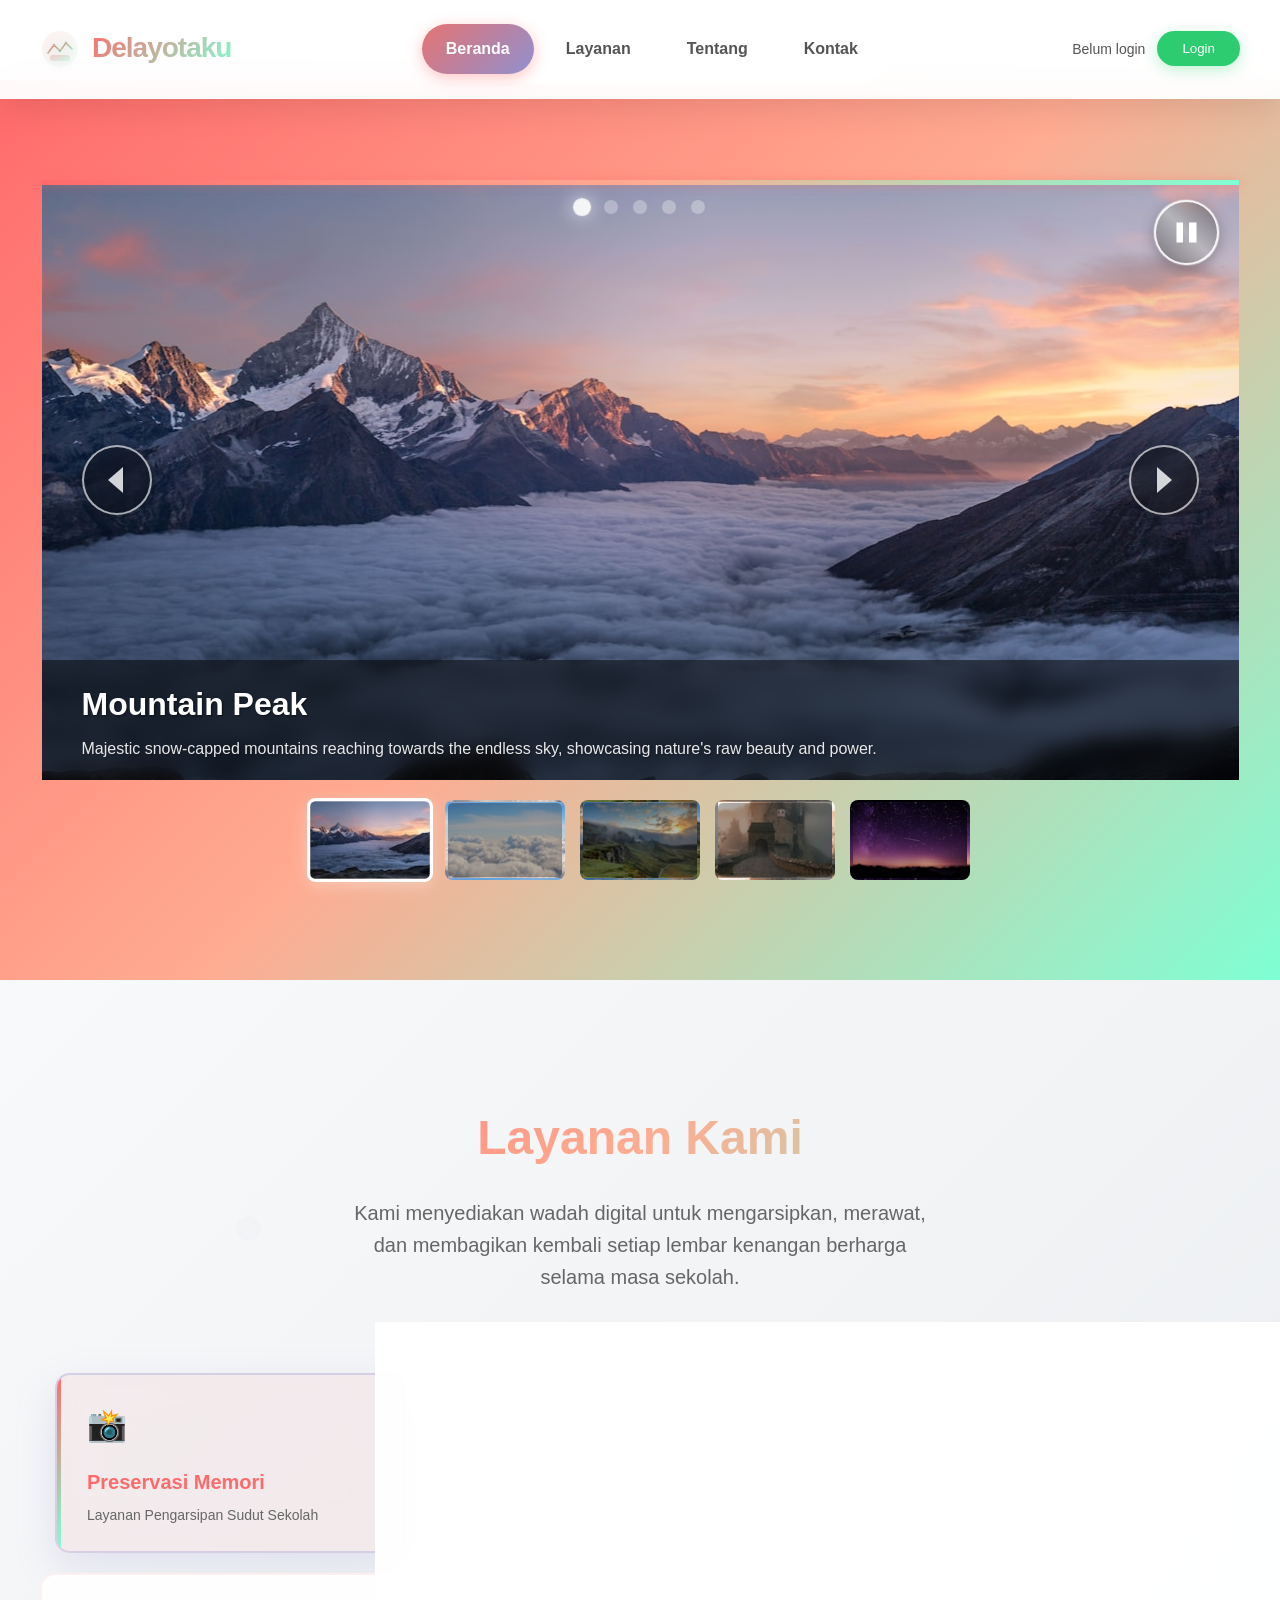
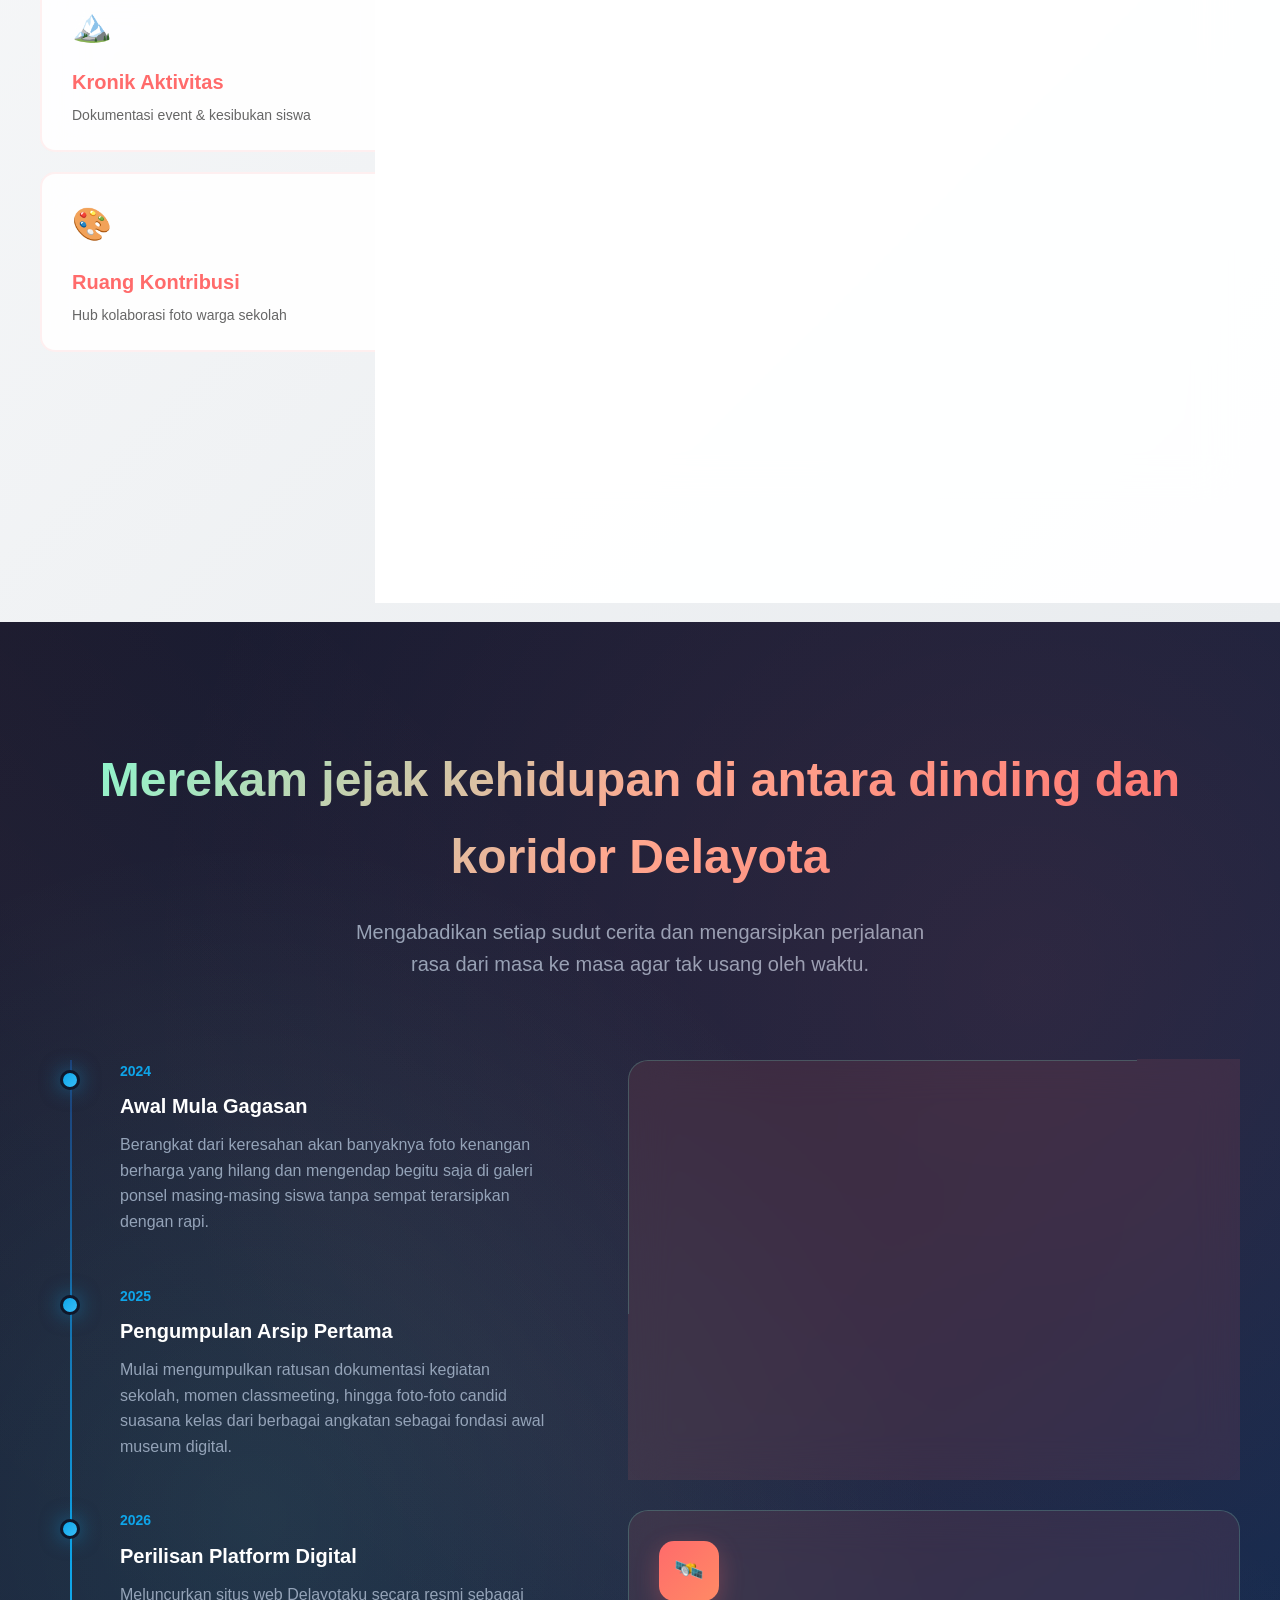
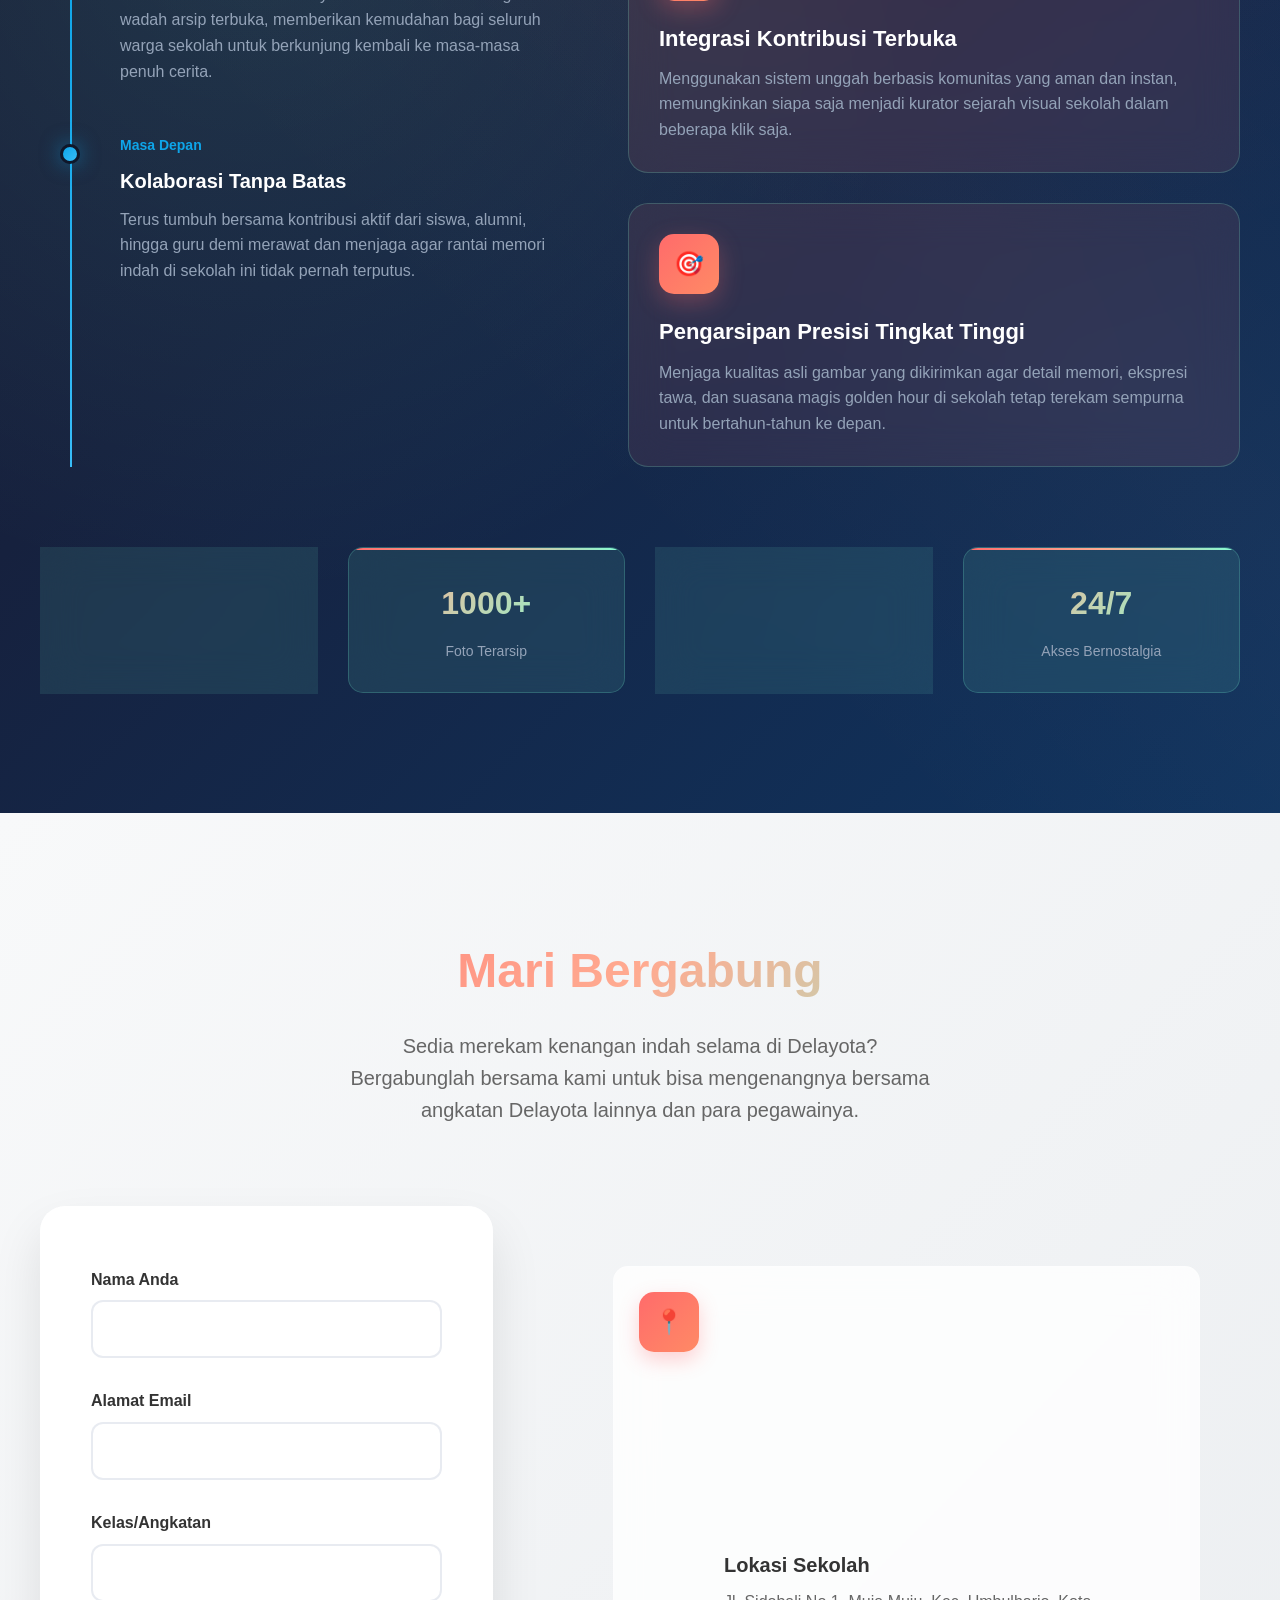
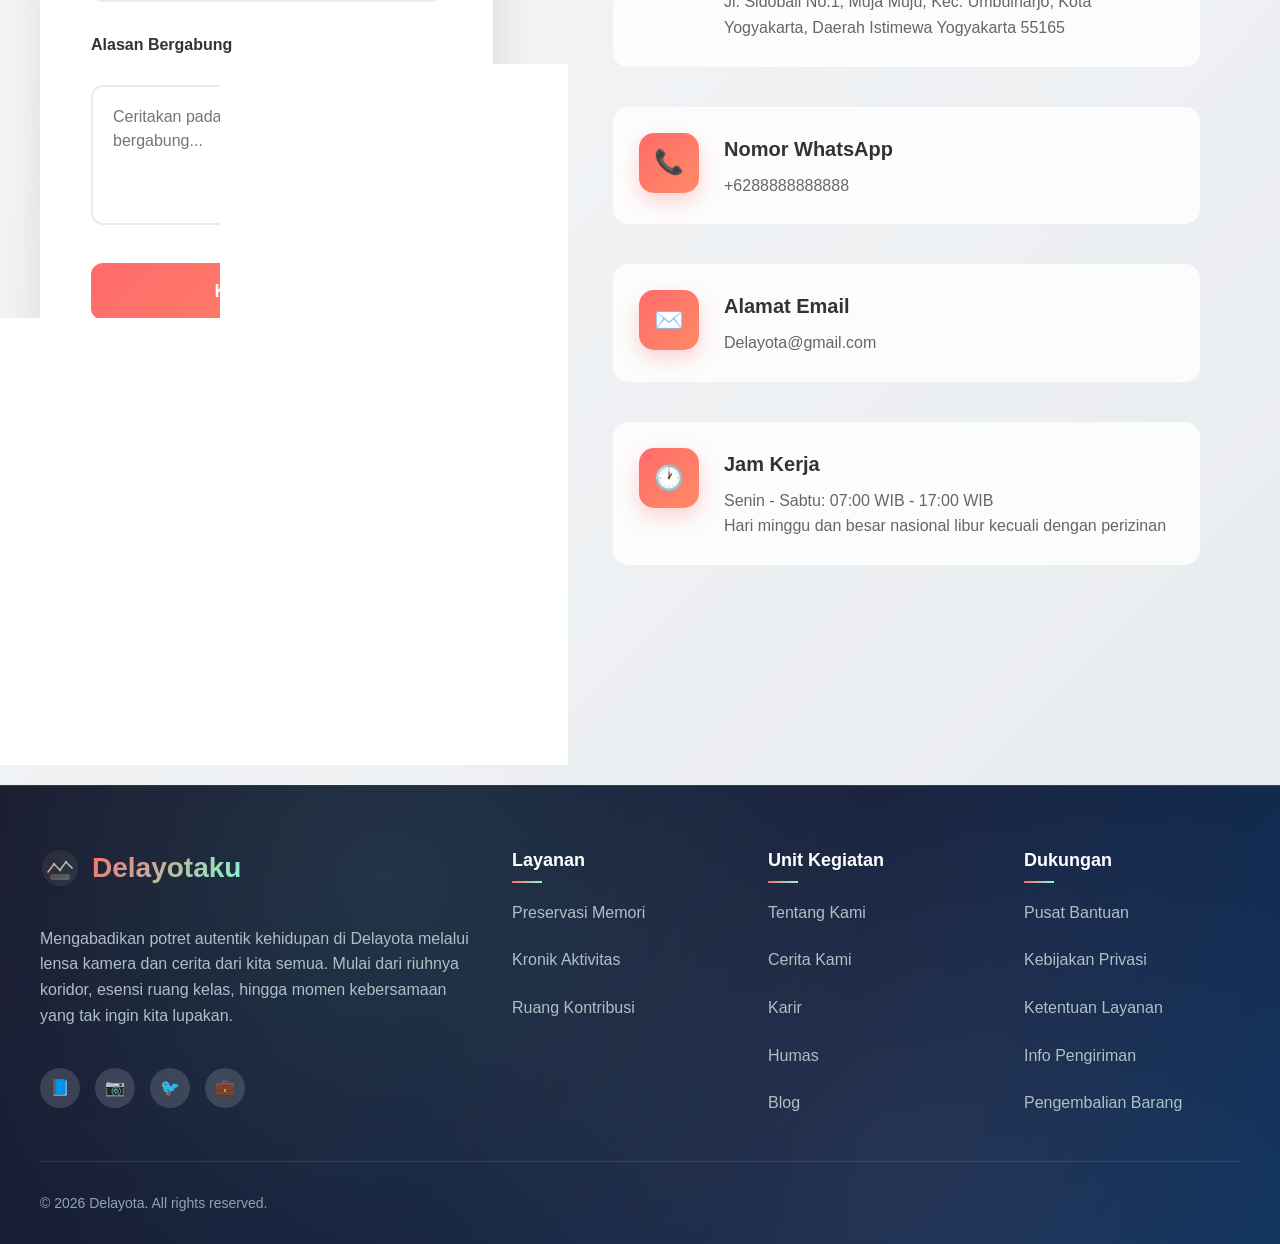
==== commit 378cf6fc: "Update index.html" ====
--- a/index.html
+++ b/index.html
@@ -342,7 +342,7 @@
                     <div class="contact-item">
                         <div class="contact-icon">📍</div>
                         <div class="contact-details">
-                            <iframe src="https://www.google.com/maps/embed?pb=!1m18!1m12!1m3!1d3952.899631927269!2d110.39281007464348!3d-7.800449992219699!2m3!1f0!2f0!3f0!3m2!1i1024!2i768!4f13.1!3m3!1m2!1s0x2e7a57669d43fe55%3A0x75fae1bb400d4da5!2sSMA%20Negeri%208%20Yogyakarta!5e0!3m2!1sid!2sid!4v1782186887250!5m2!1sid!2sid" width="550" height="350" style="border:0;" allowfullscreen="" loading="lazy" referrerpolicy="no-referrer-when-downgrade"></iframe>
+                            <iframe src="https://www.google.com/maps/embed?pb=!1m18!1m12!1m3!1d3952.899631927269!2d110.39281007464348!3d-7.800449992219699!2m3!1f0!2f0!3f0!3m2!1i1024!2i768!4f13.1!3m3!1m2!1s0x2e7a57669d43fe55%3A0x75fae1bb400d4da5!2sSMA%20Negeri%208%20Yogyakarta!5e0!3m2!1sid!2sid!4v1782186887250!5m2!1sid!2sid" width="450" height="250" style="border:0;" allowfullscreen="" loading="lazy" referrerpolicy="no-referrer-when-downgrade"></iframe>
                             <h4>Lokasi Sekolah</h4>
                             <p>Jl. Sidobali No.1, Muja Muju, Kec. Umbulharjo, Kota Yogyakarta, Daerah Istimewa Yogyakarta 55165</p>
                         </div>
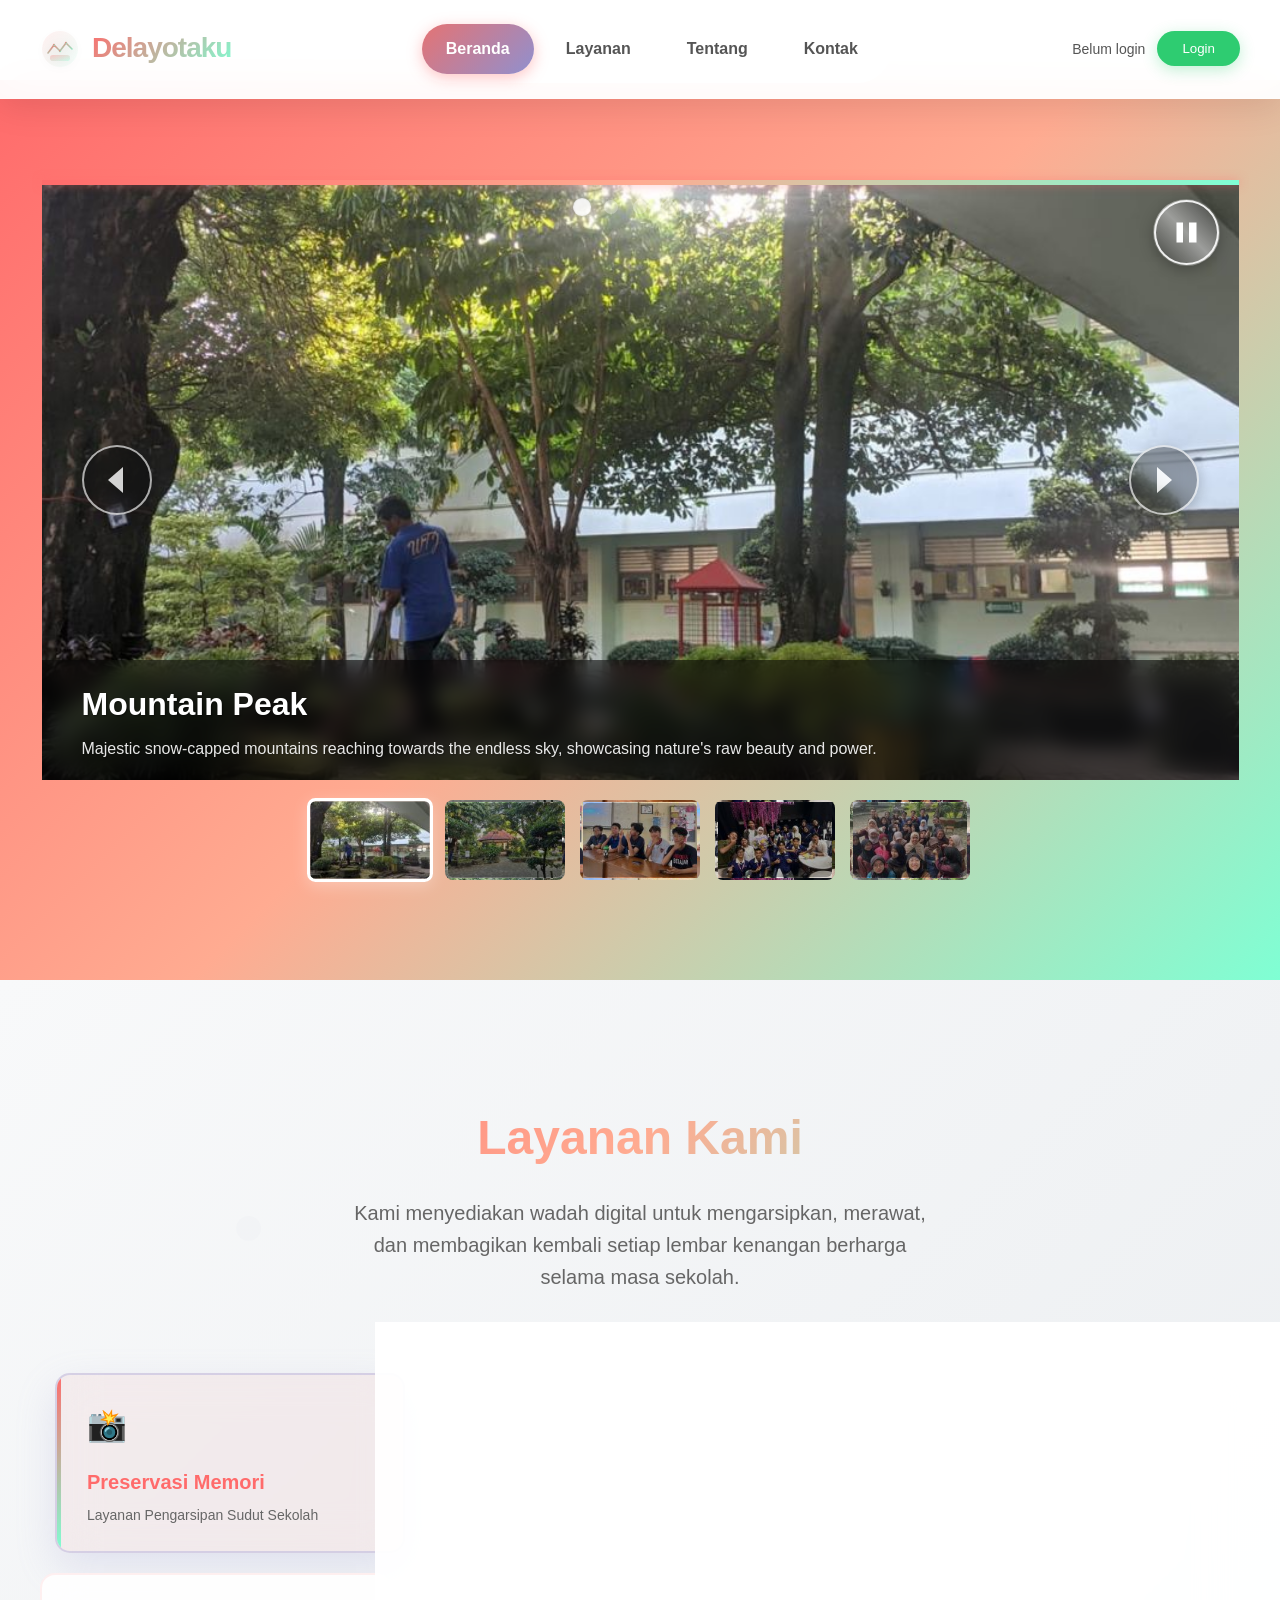
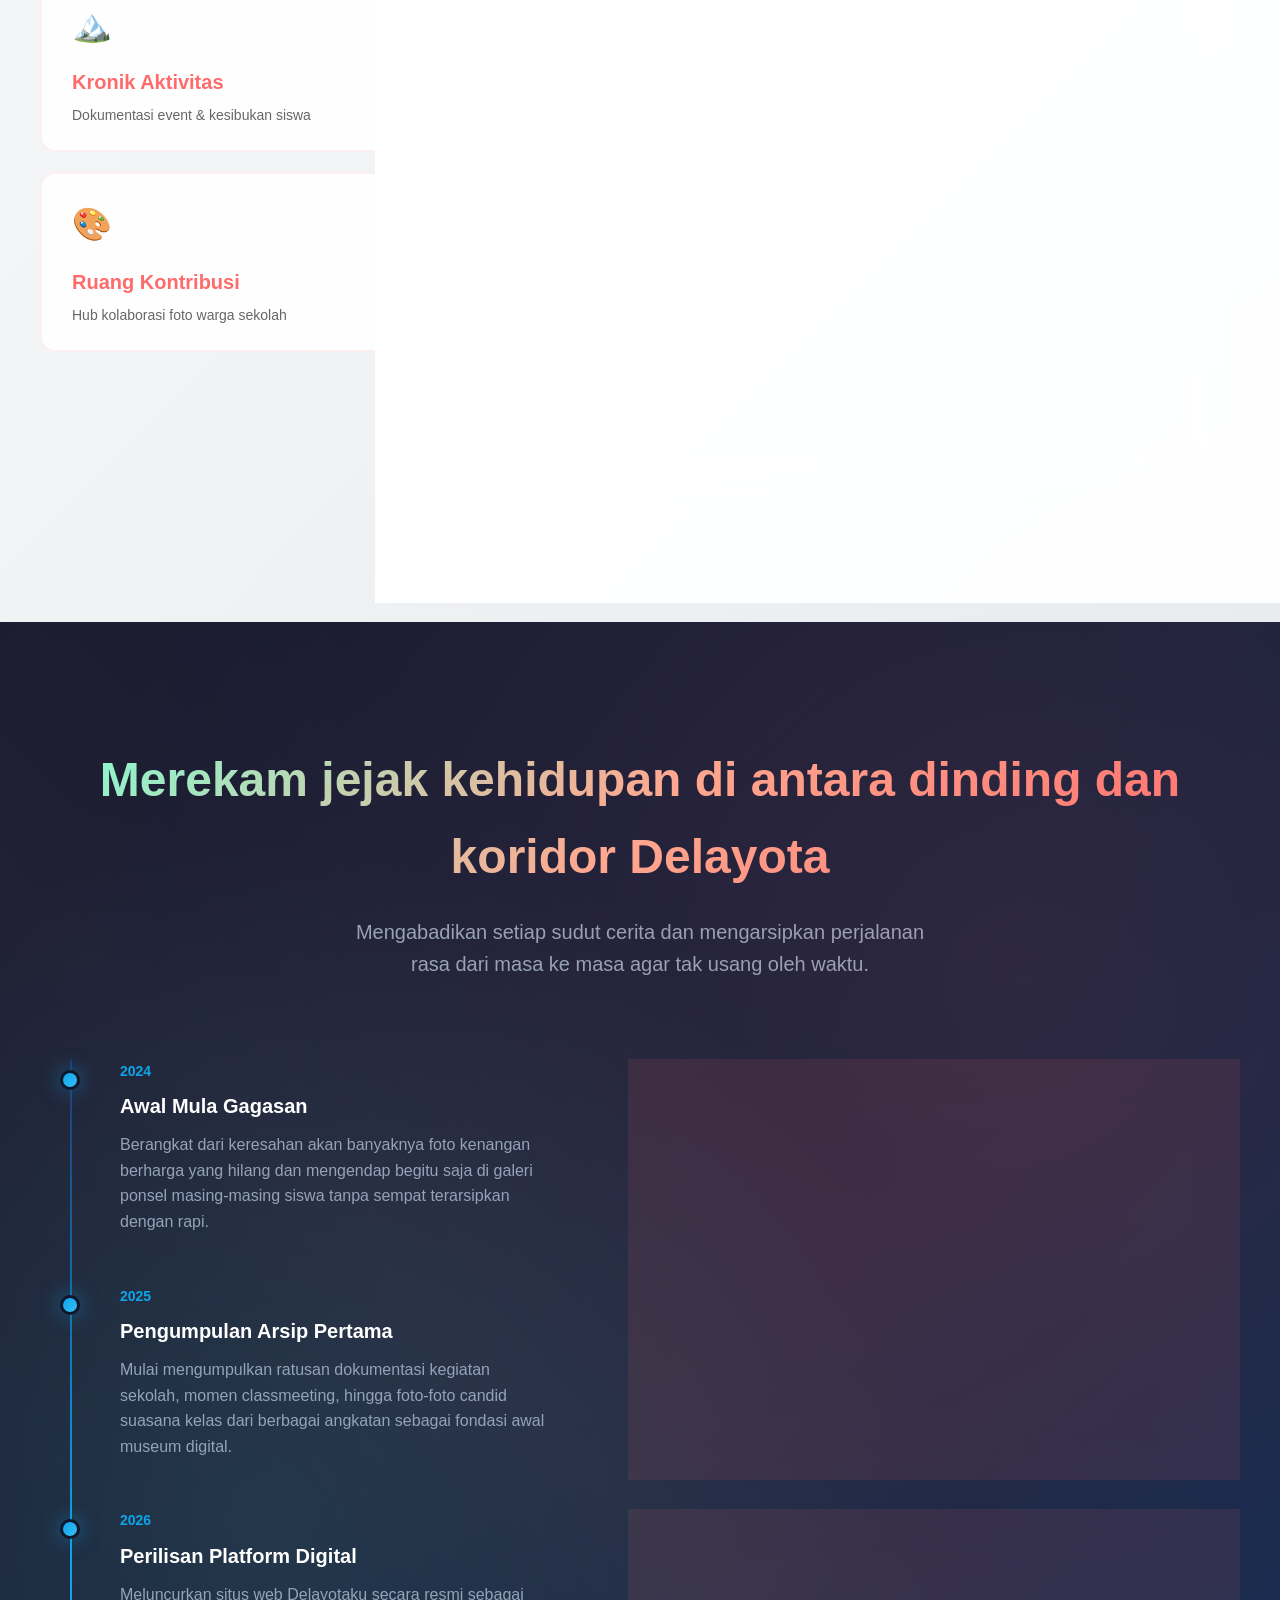
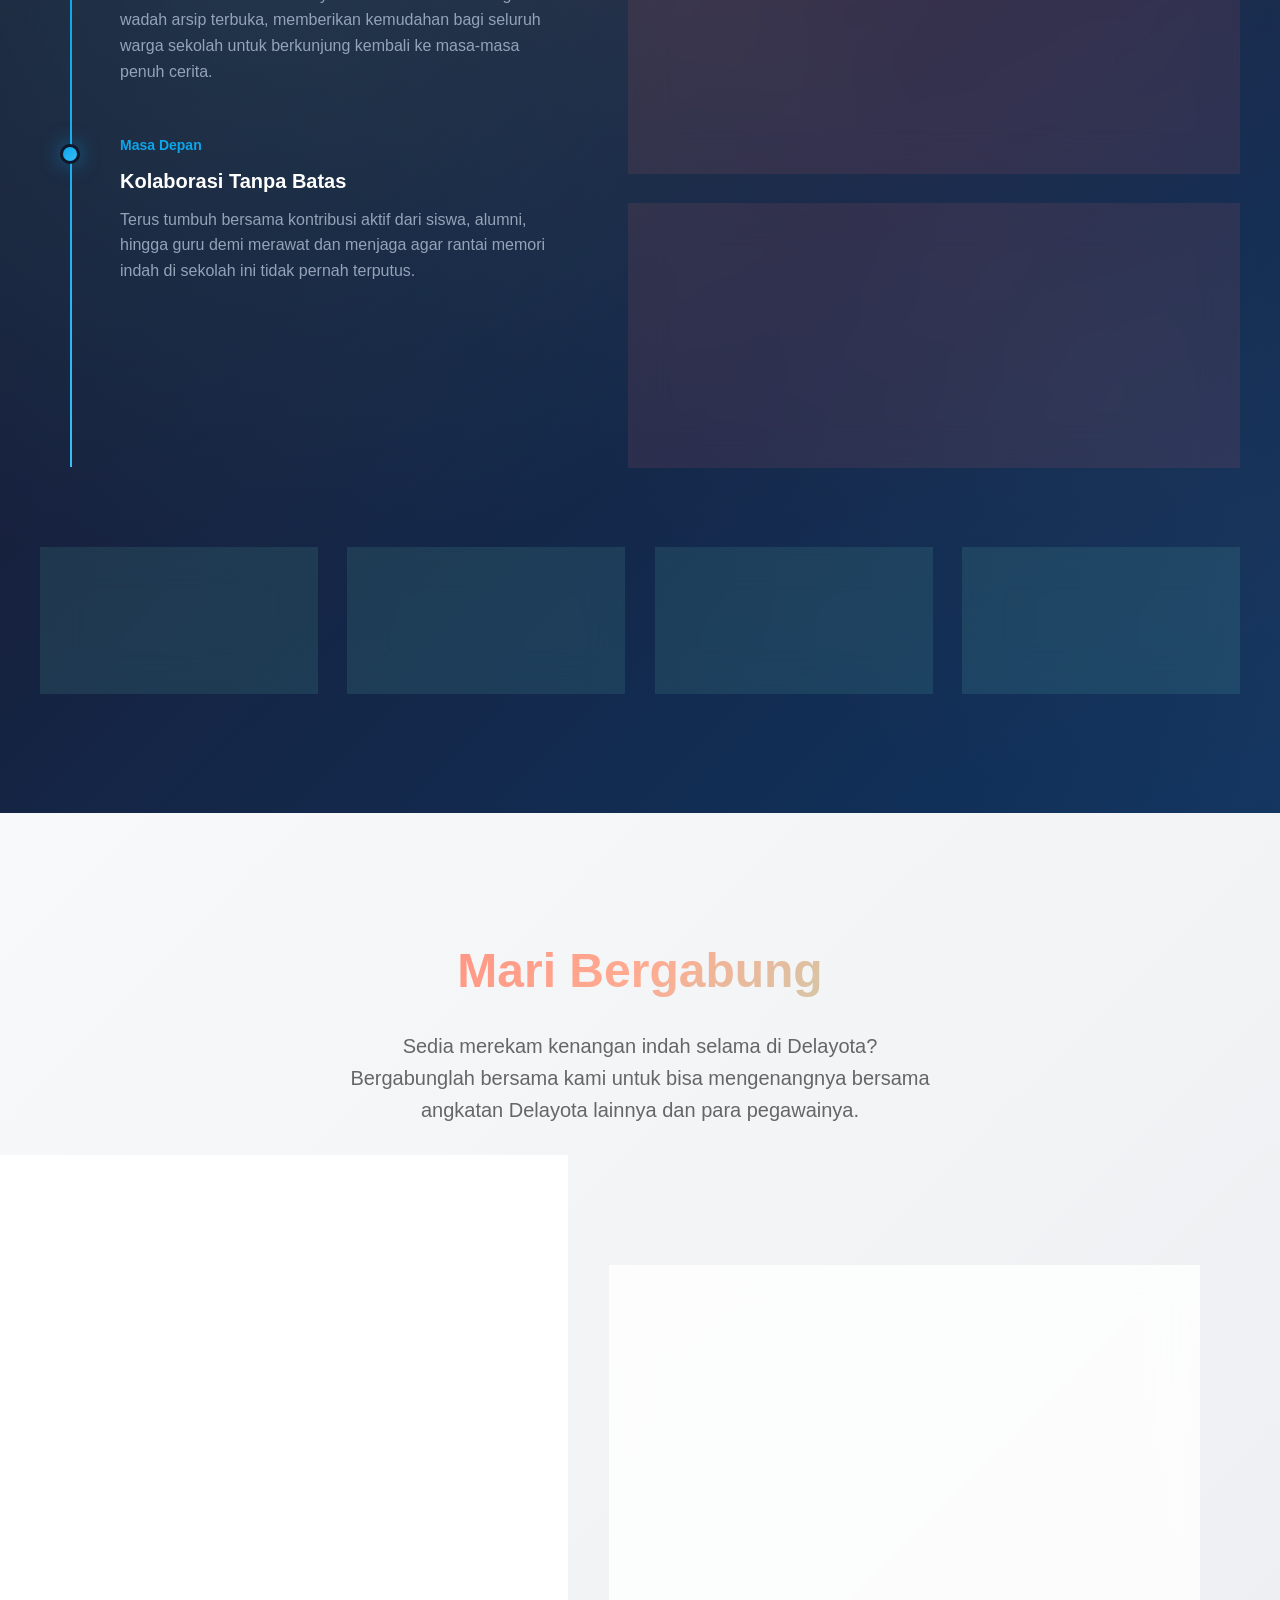
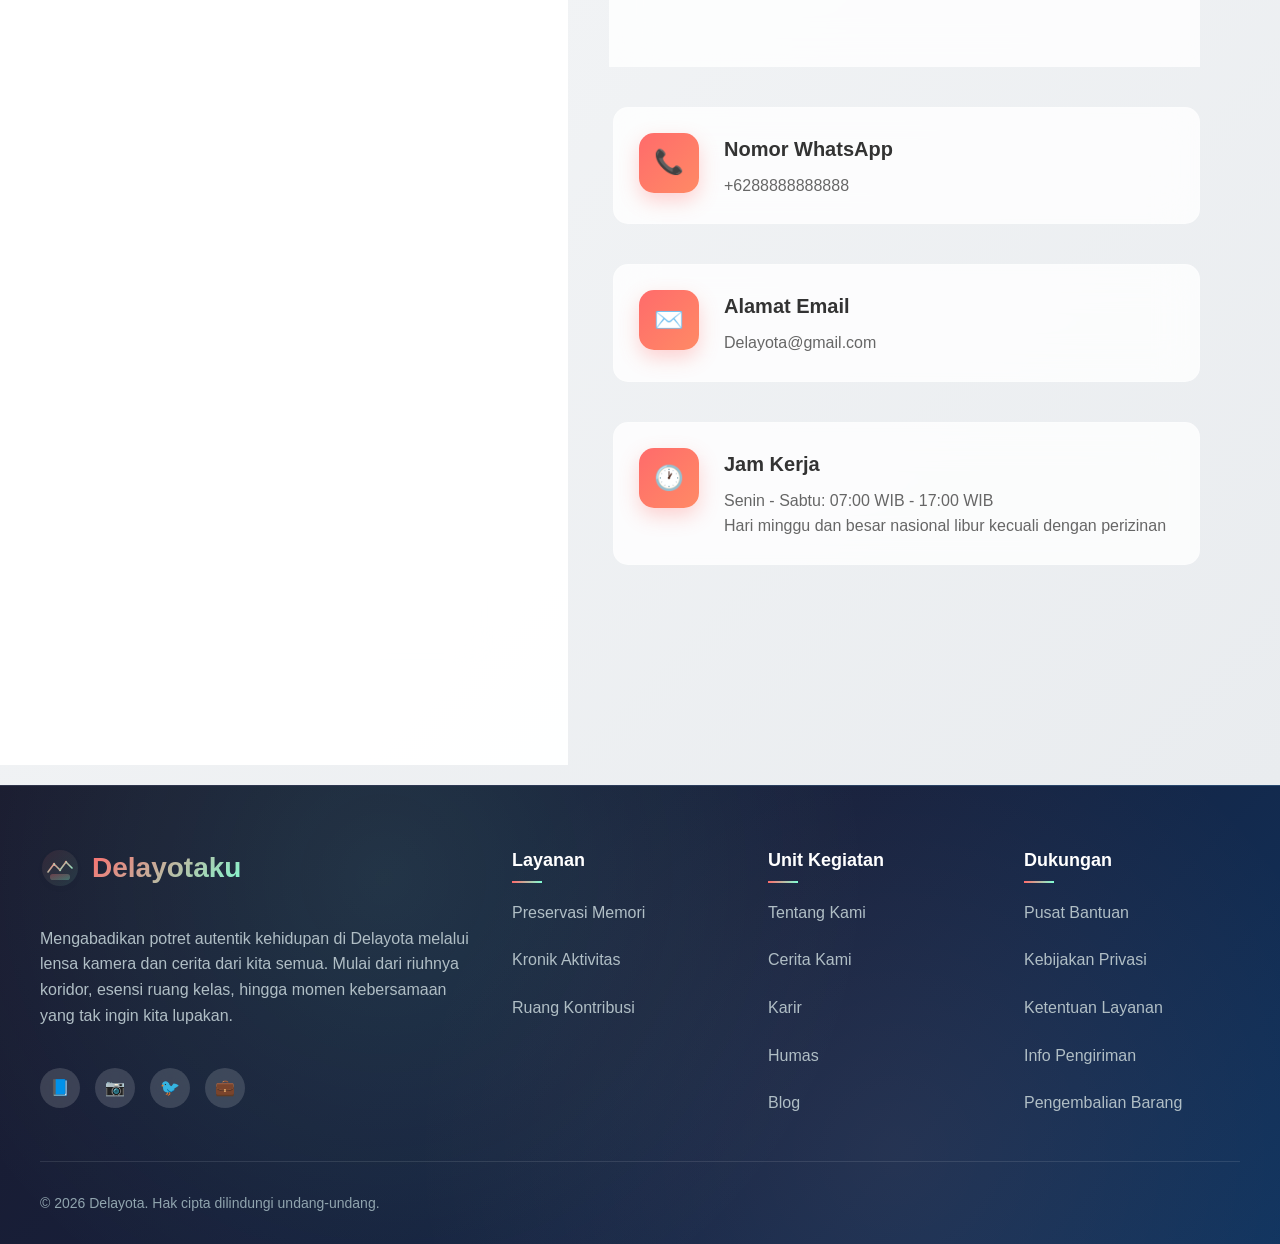
==== commit e6f9871c: "Update index.html" ====
--- a/index.html
+++ b/index.html
@@ -441,7 +441,7 @@
             
             <div class="footer-bottom">
                 <div class="footer-copyright">
-                    © 2026 Delayota. All rights reserved.
+                    © 2026 Delayota. Hak cipta dilindungi undang-undang.
                 </div>
             </div>
         </div>
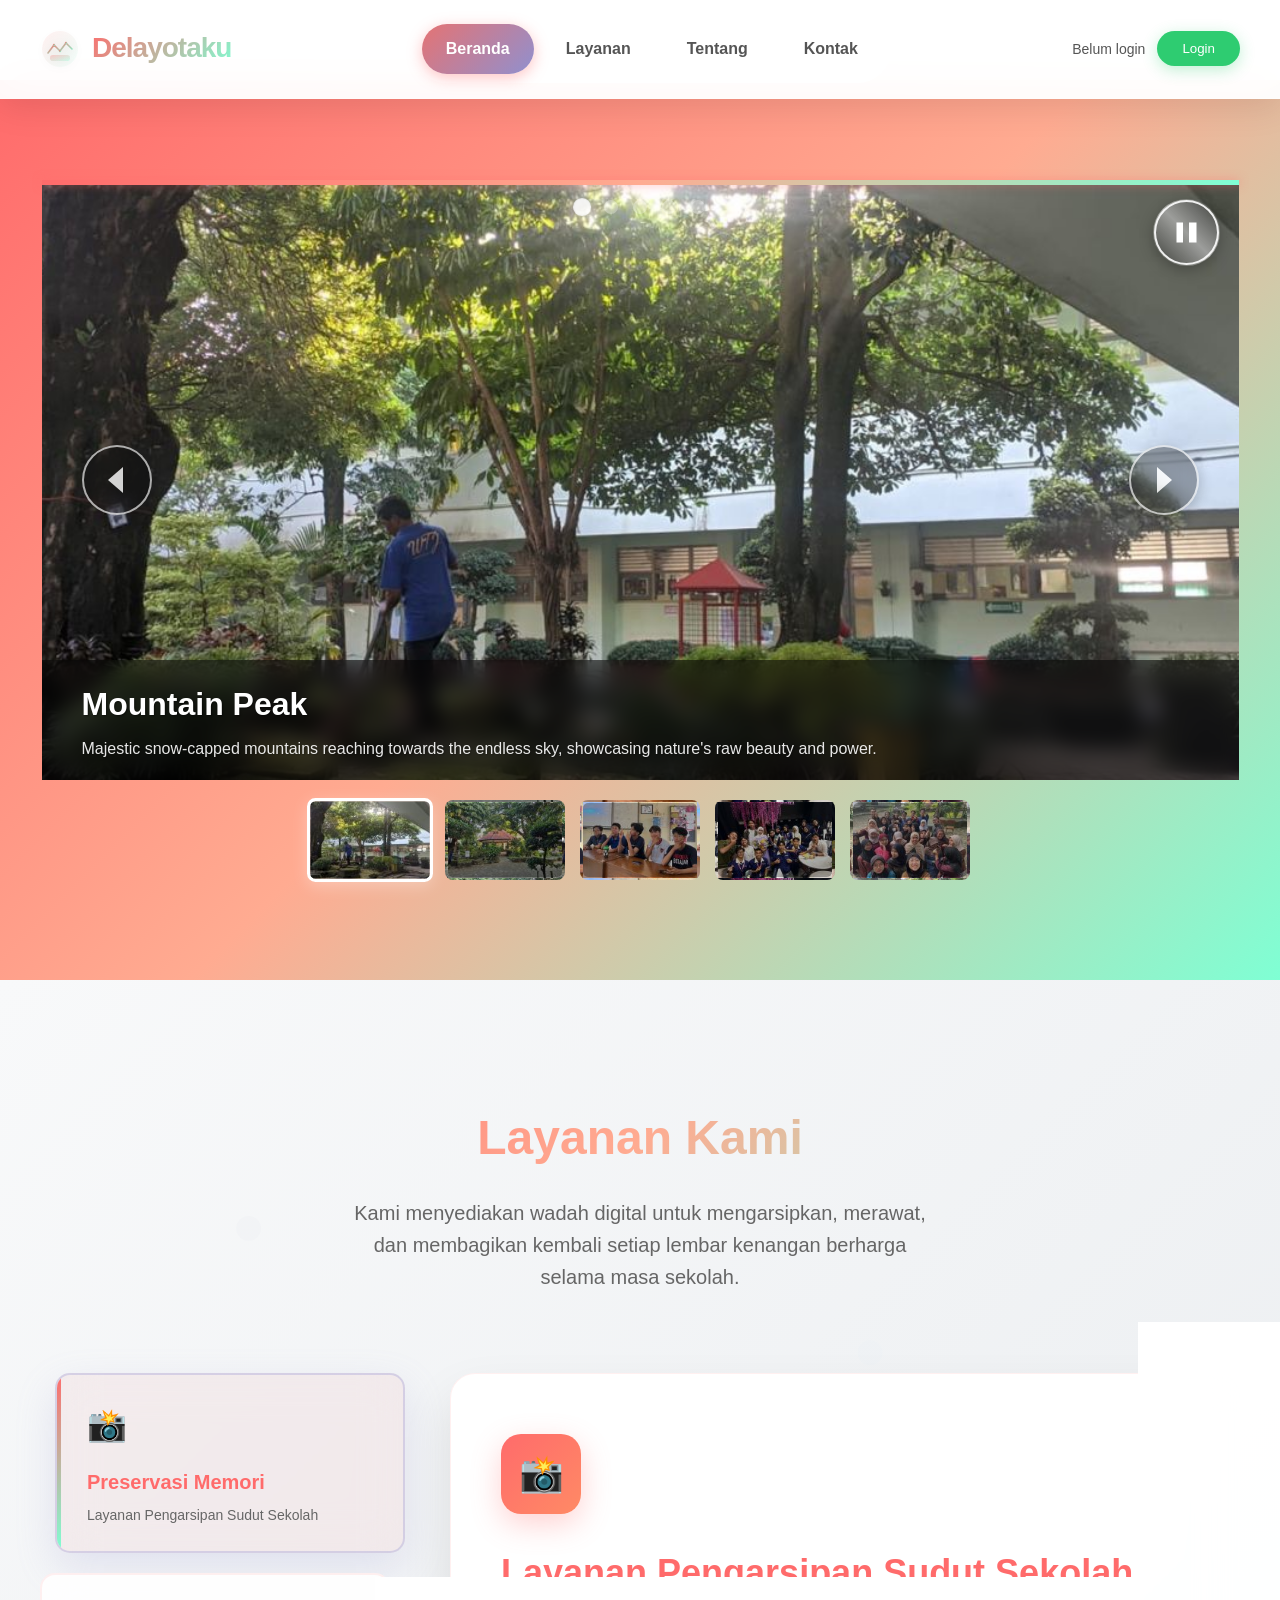
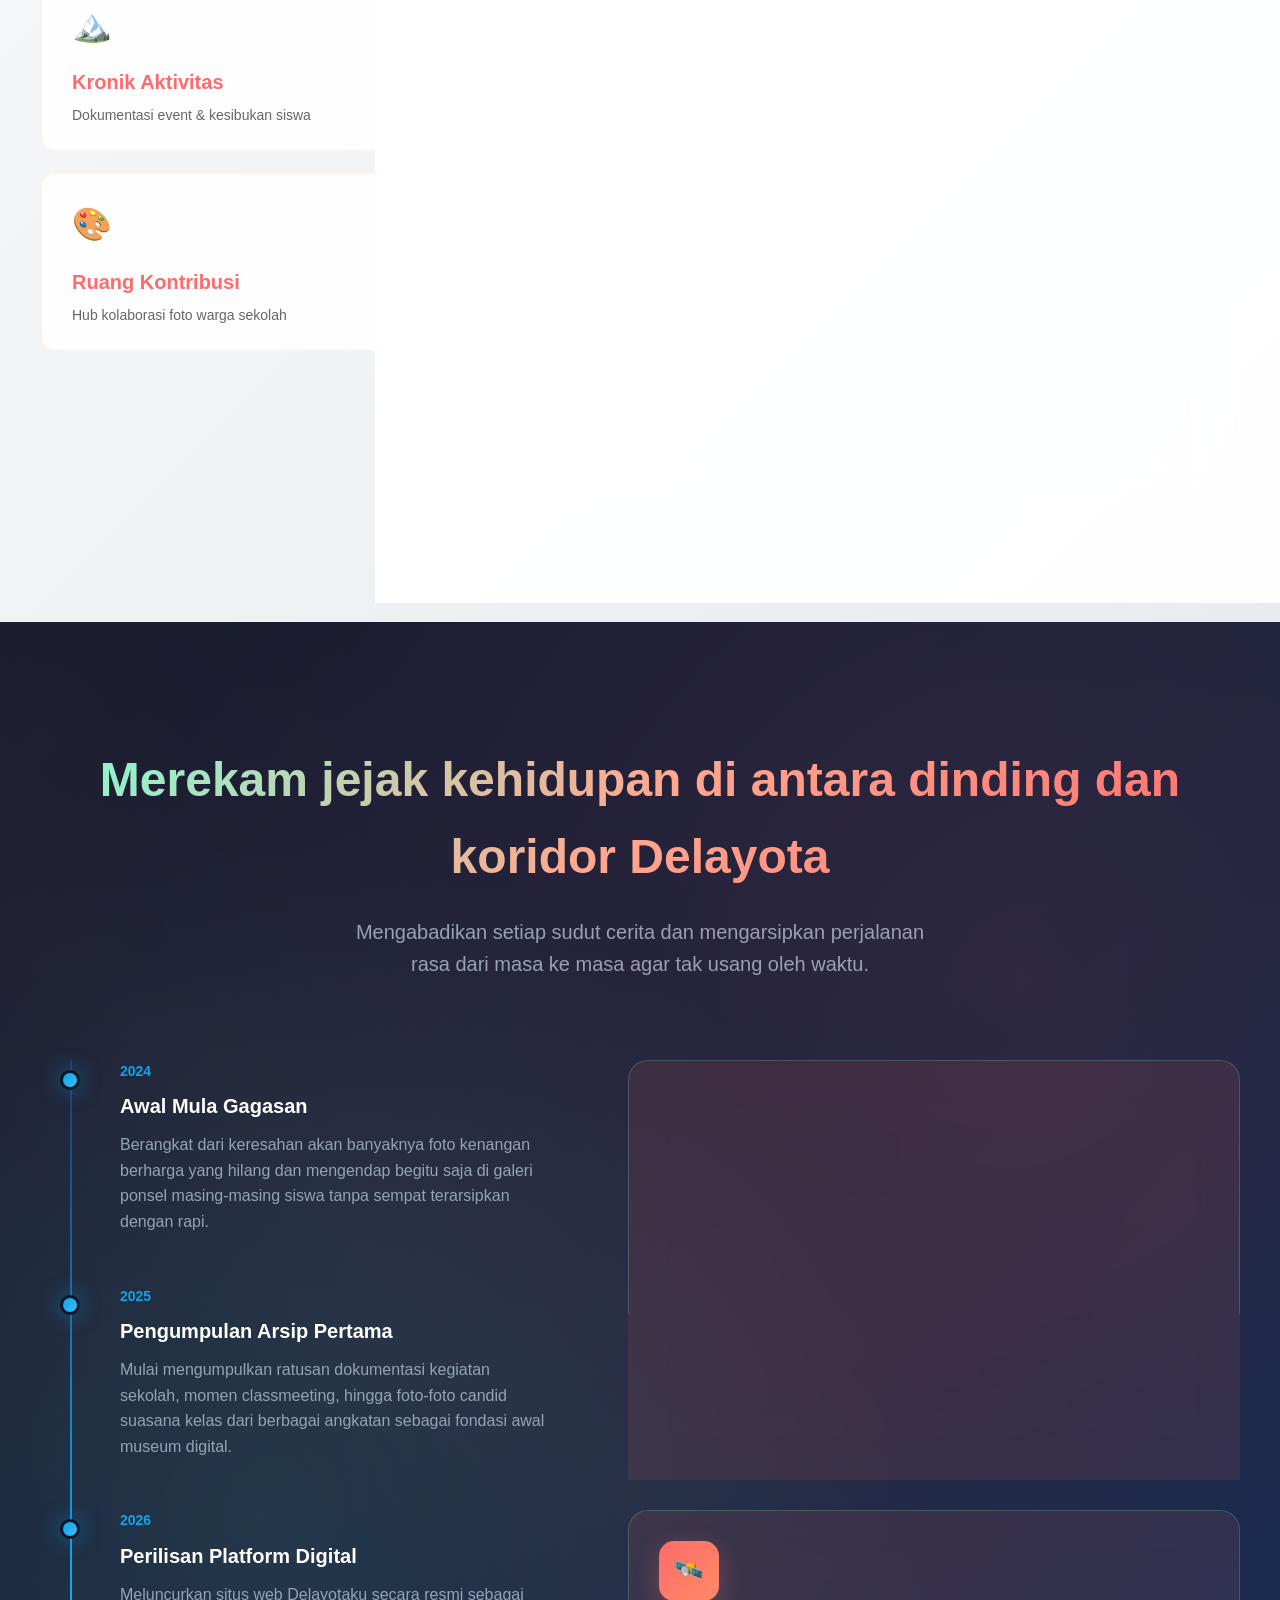
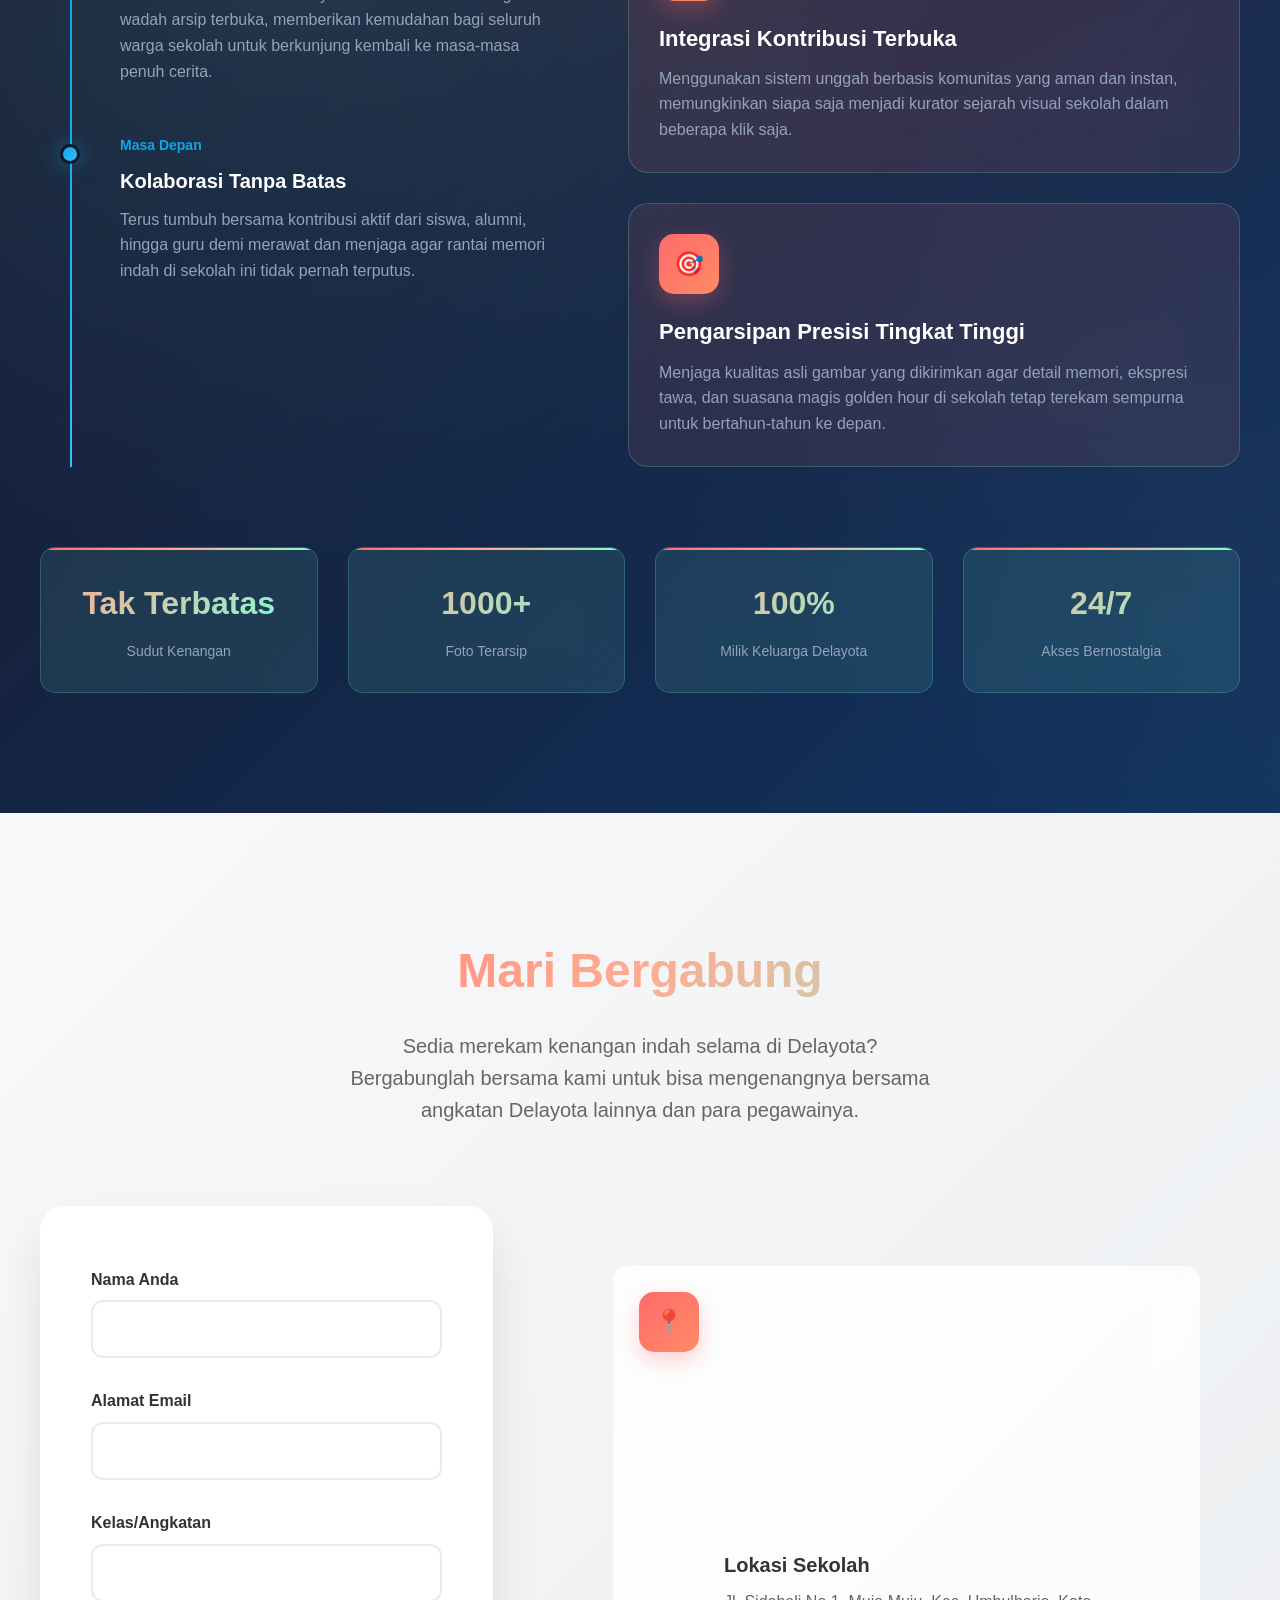
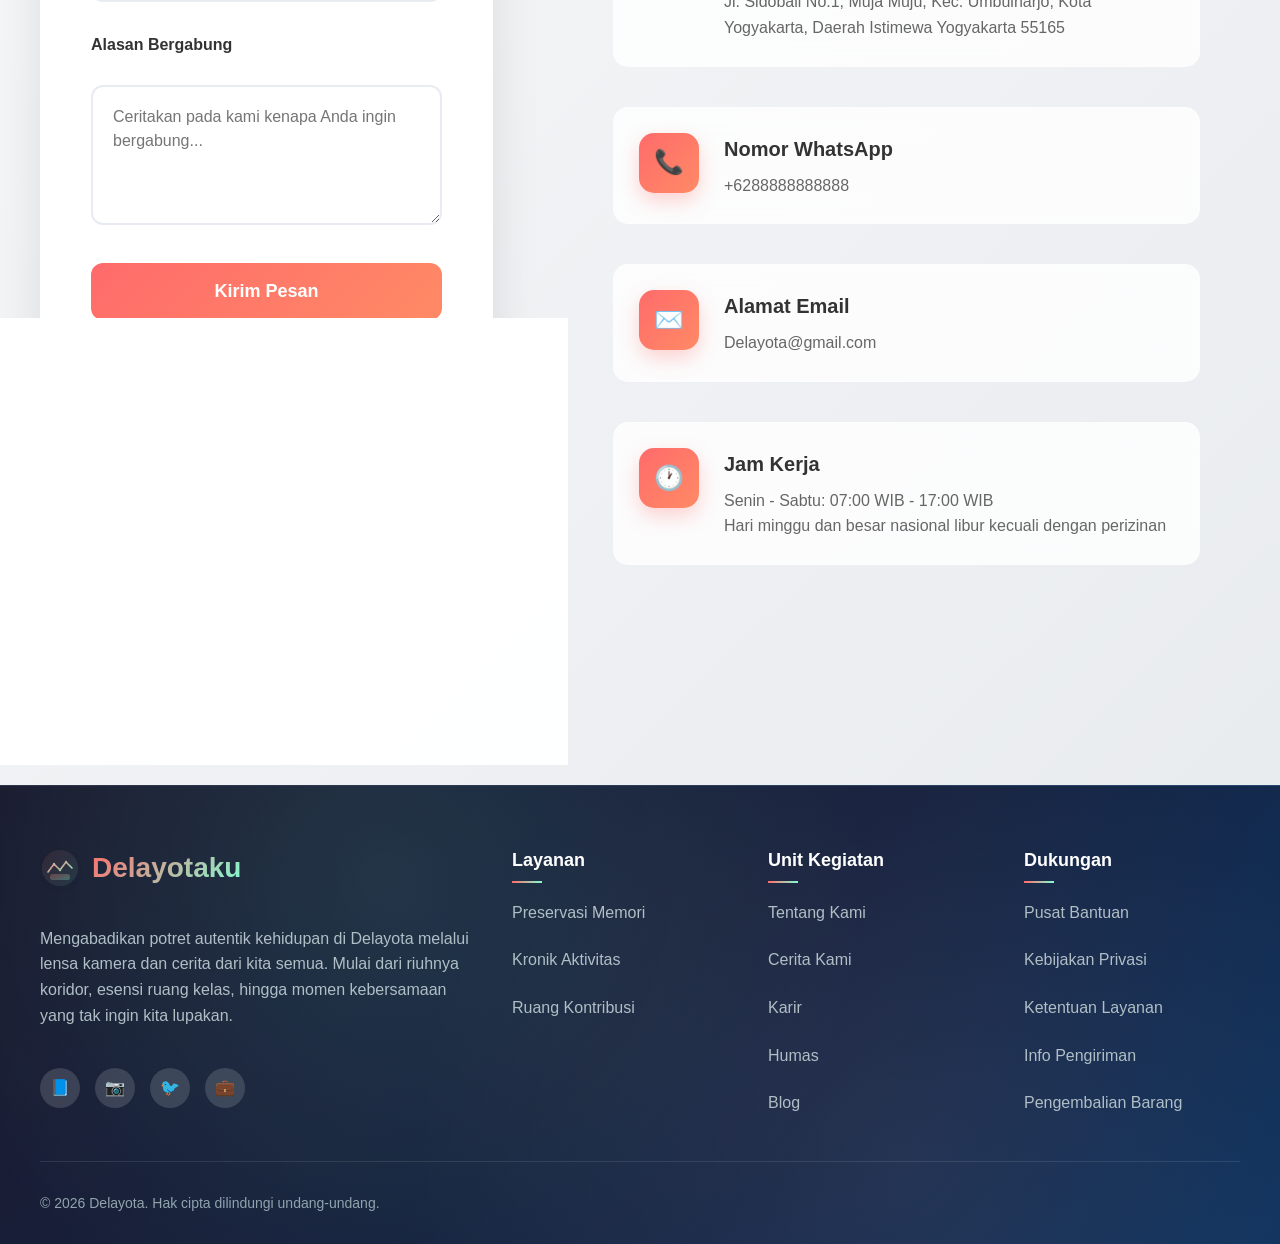
==== commit ccd2f7bd: "Update index.html" ====
--- a/index.html
+++ b/index.html
@@ -3,8 +3,11 @@
 <head>
     <meta charset="UTF-8">
     <meta name="viewport" content="width=device-width, initial-scale=1.0">
-    <link href="images/avatar-01.jpg" rel="icon">
-    <title>website serbaguna</title>
+    <head>
+        <!-- Taruh di antara kode head yang lain -->
+        <link rel="icon" type="image/png" href="images/delayota.png" sizes="32x32">
+    </head>   
+    <title>Delayotaku</title>
     <link rel="stylesheet" href="templatemo-sleeky-pro.css">
 <!-- TemplateMo 598 Sleeky Pro
 https://templatemo.com/tm-598-sleeky-pro
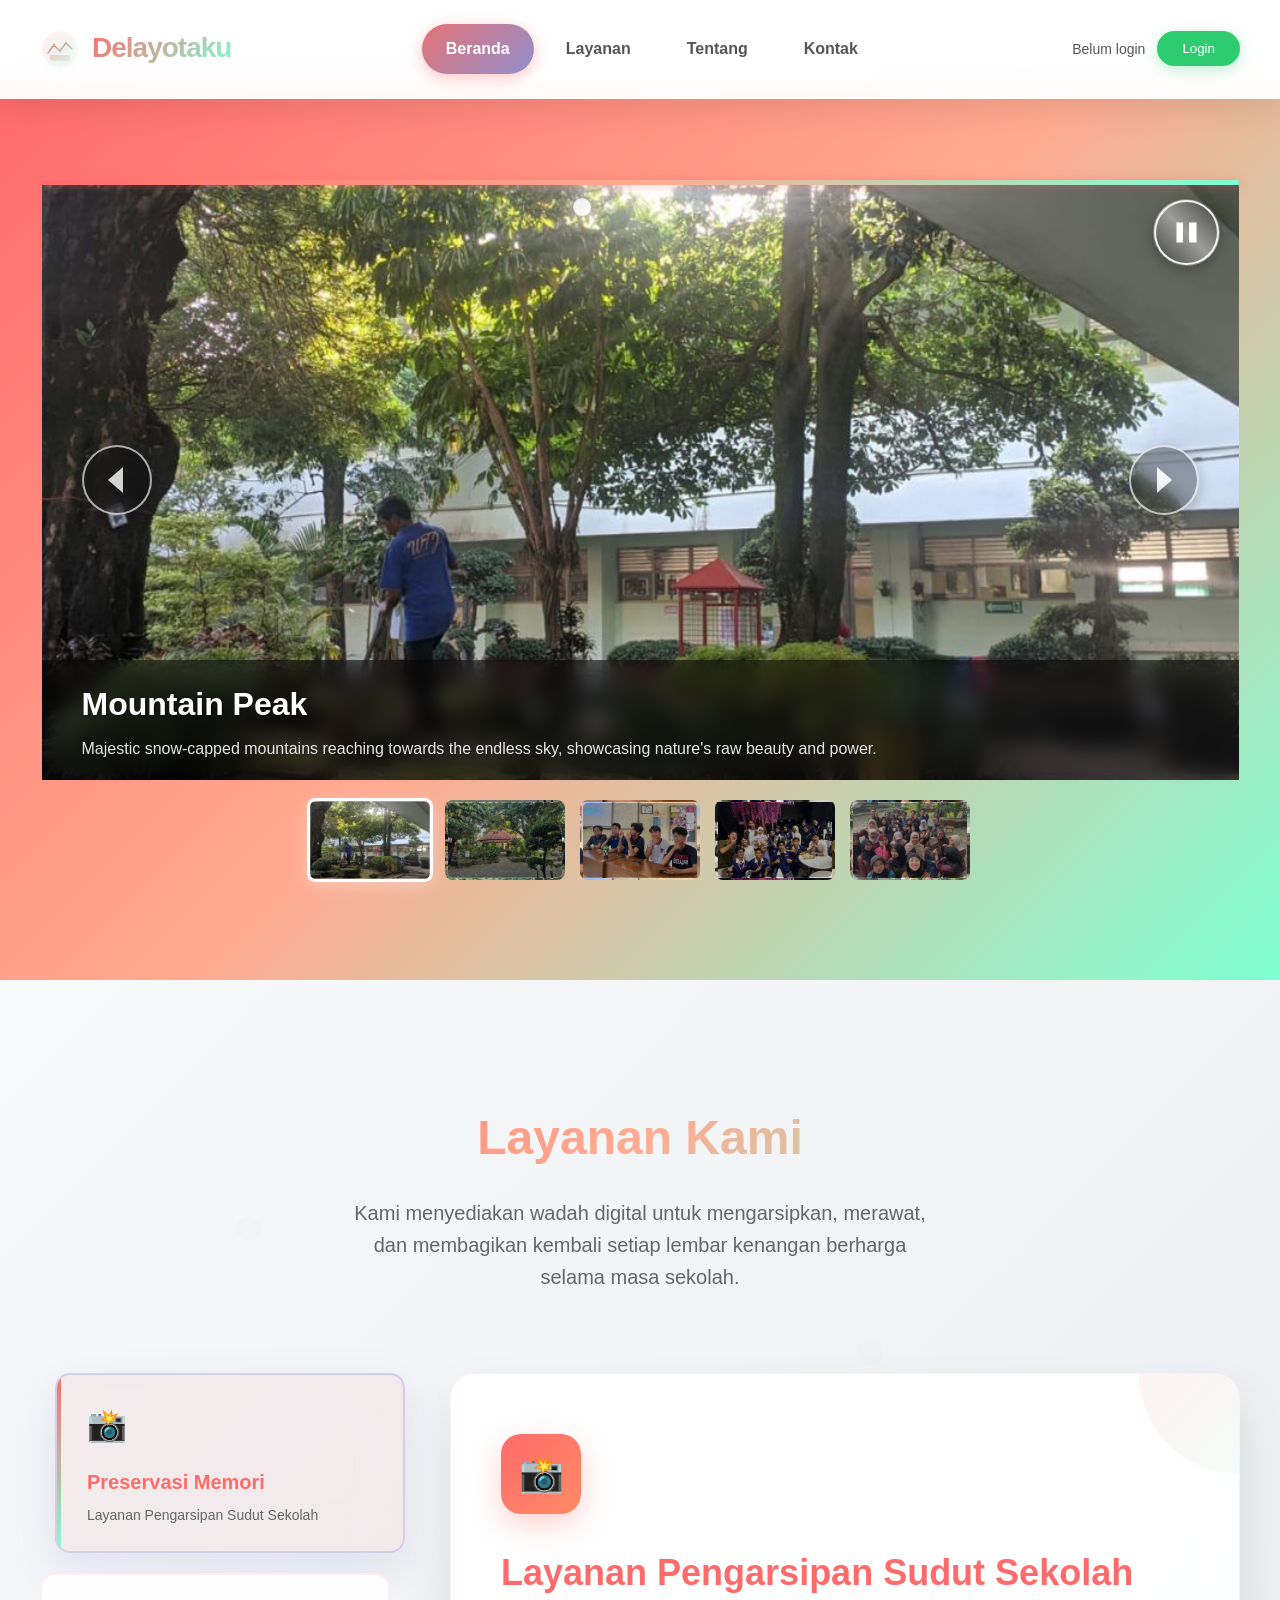
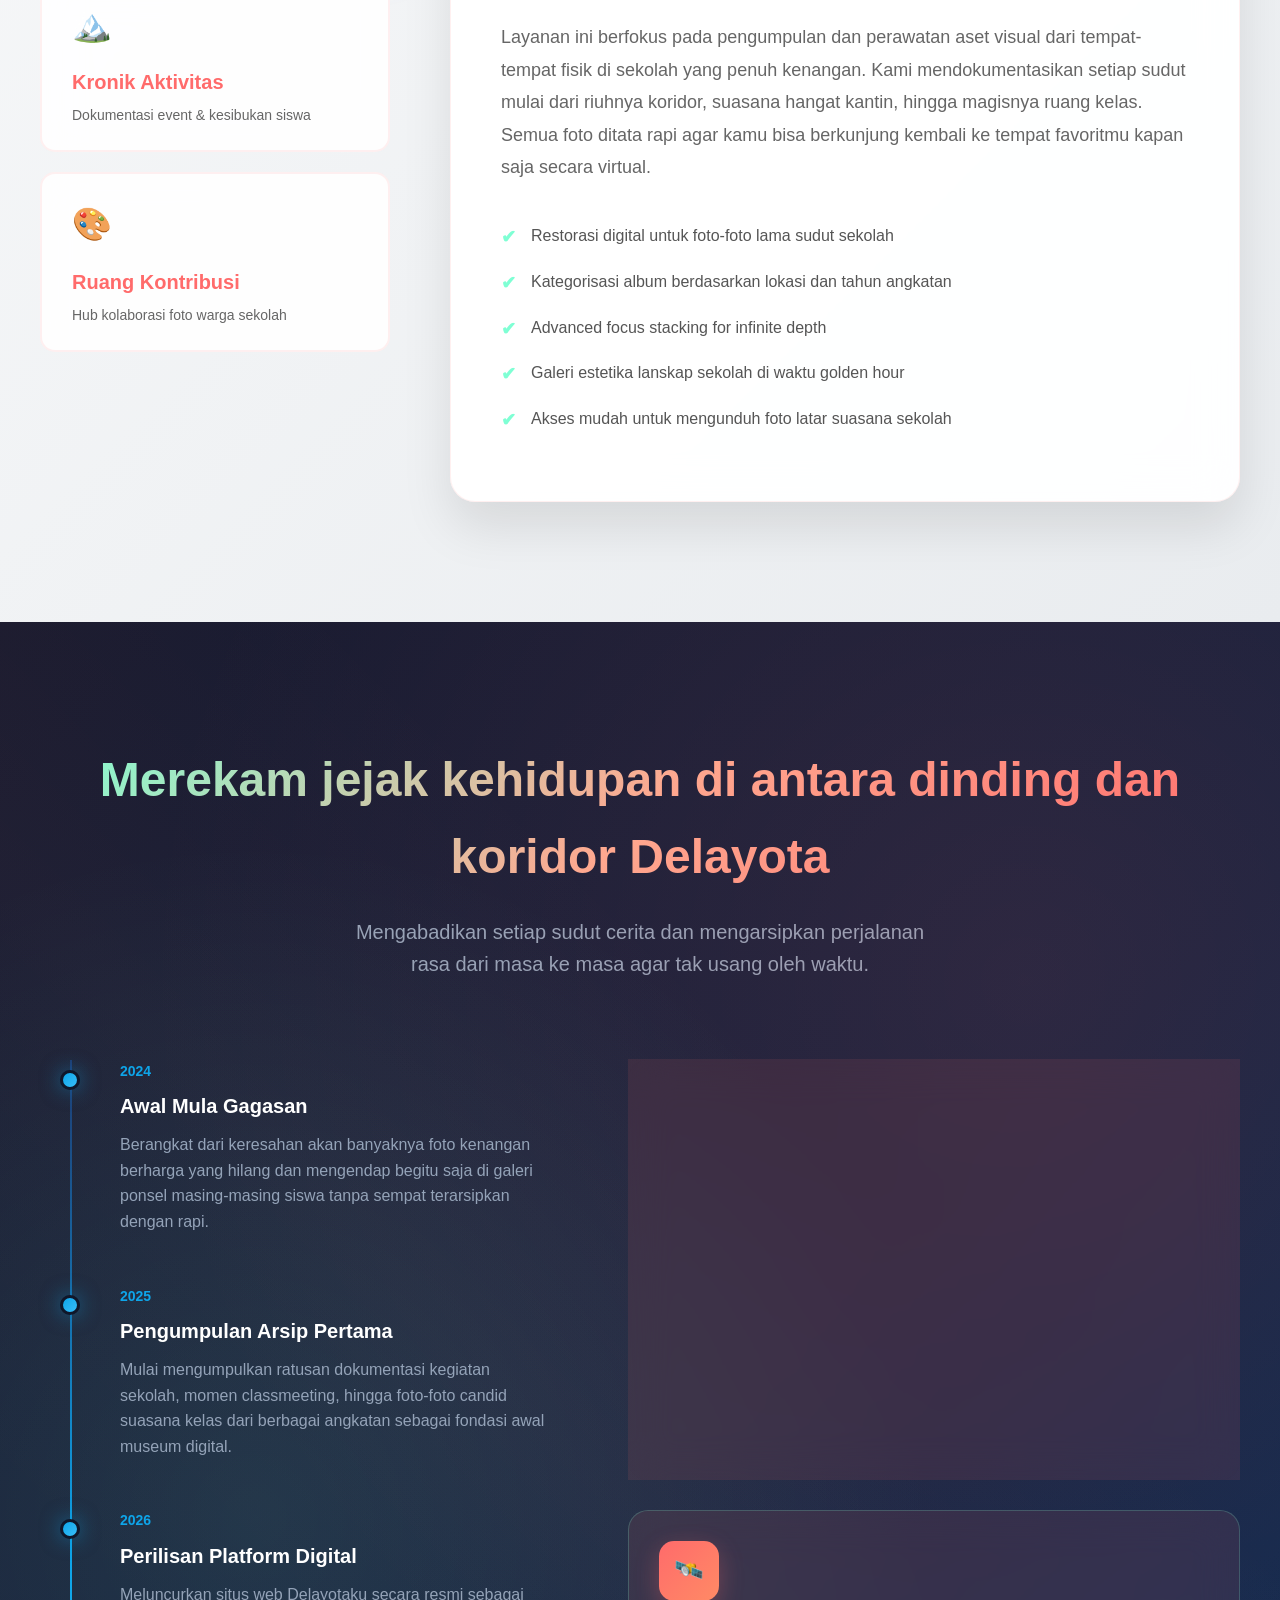
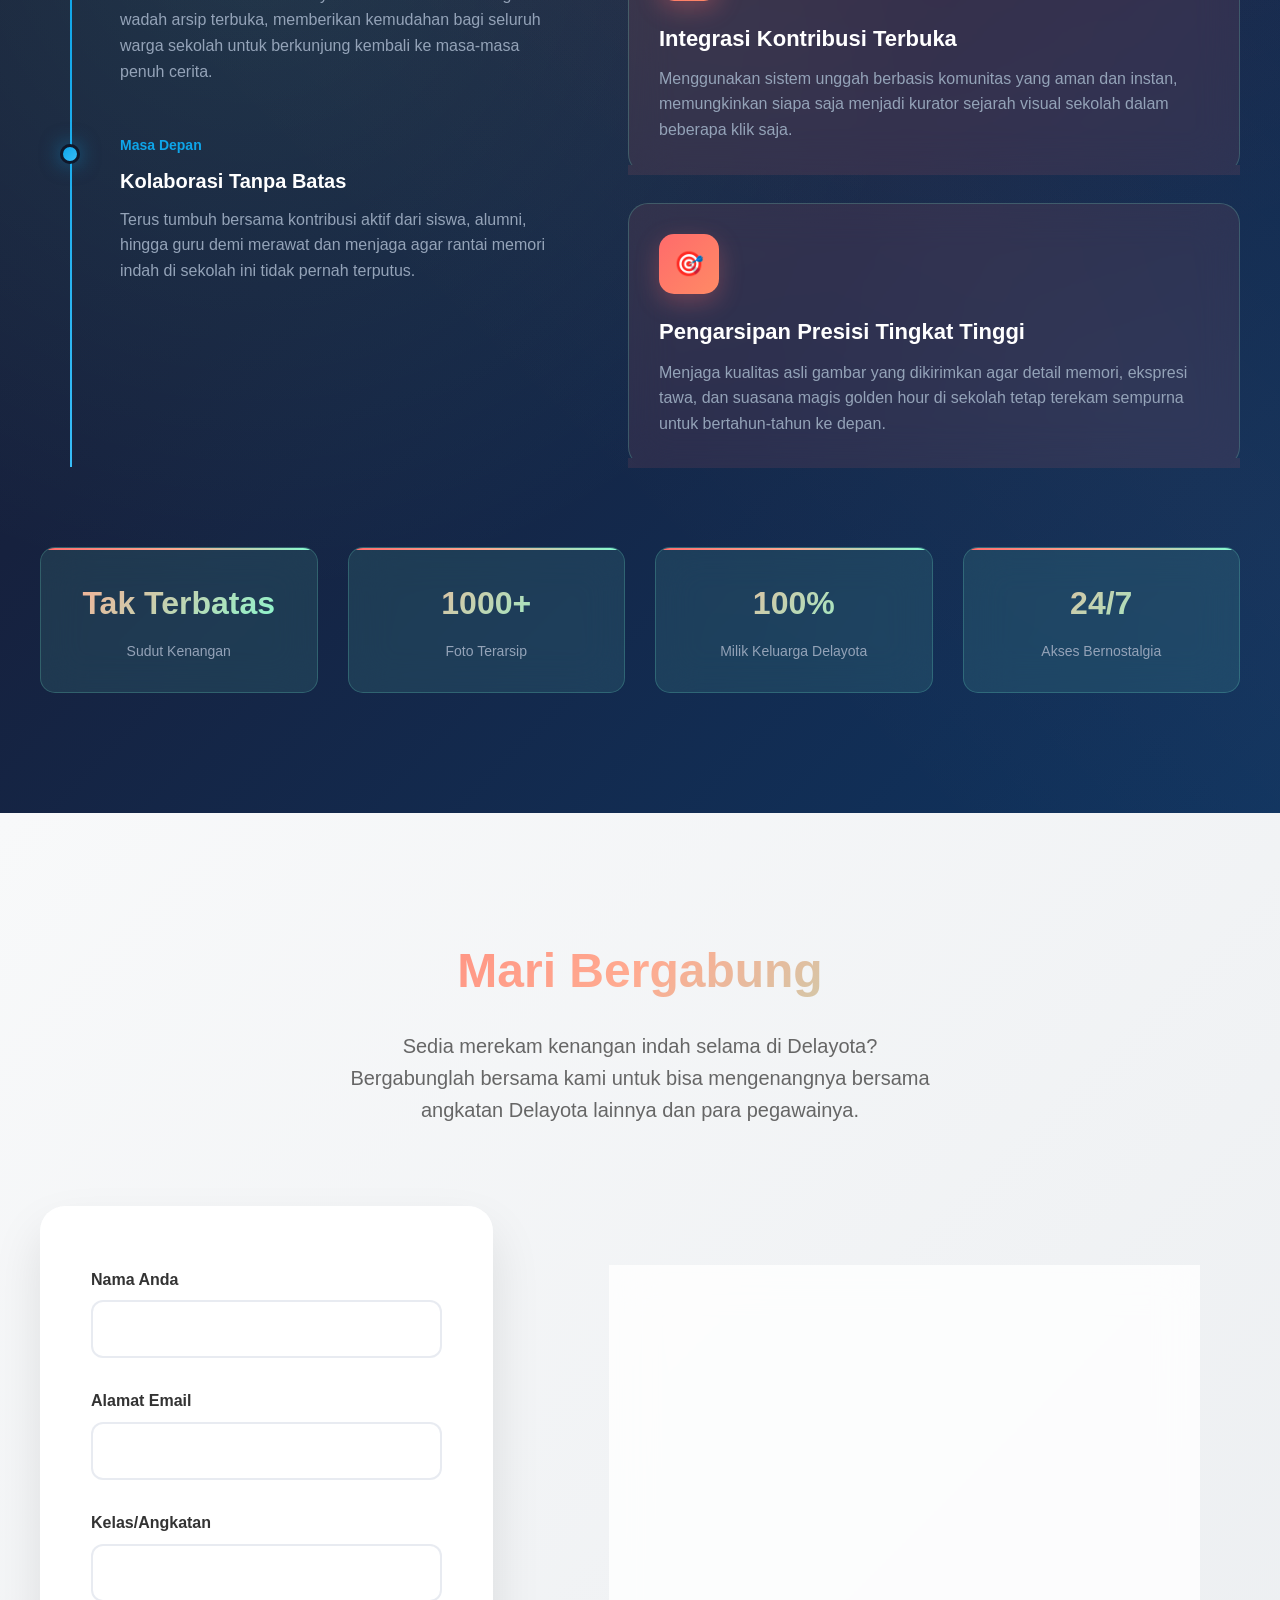
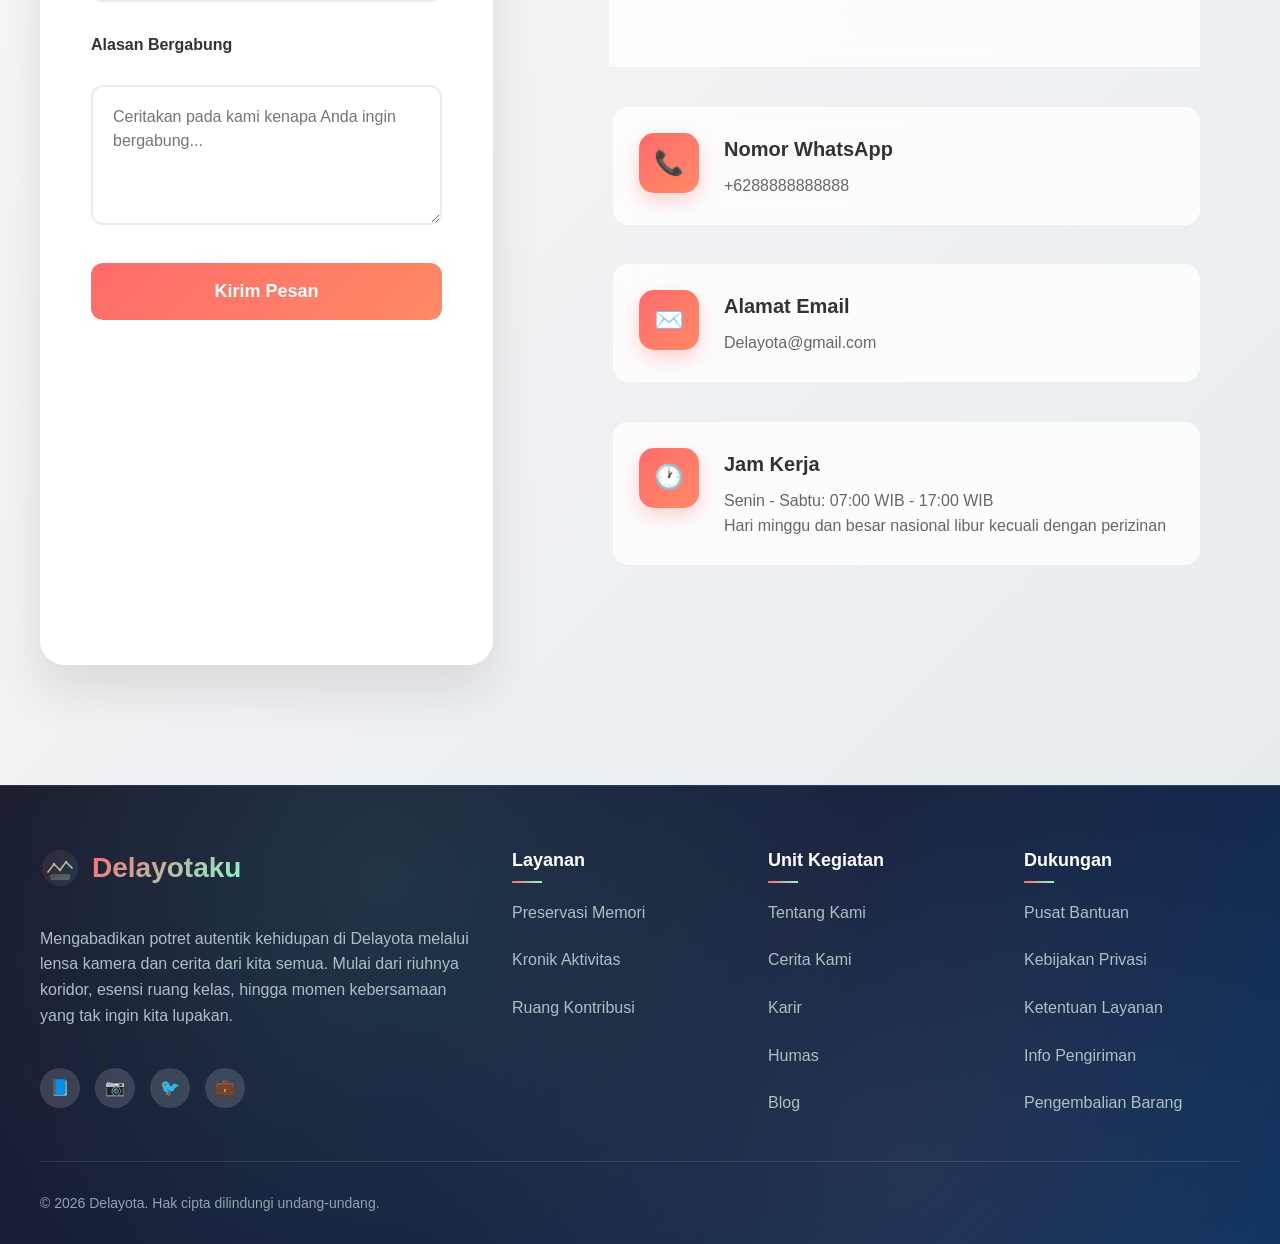
==== commit 7f4bd21b: "Update index.html" ====
--- a/index.html
+++ b/index.html
@@ -5,7 +5,7 @@
     <meta name="viewport" content="width=device-width, initial-scale=1.0">
     <head>
         <!-- Taruh di antara kode head yang lain -->
-        <link rel="icon" type="image/png" href="images/delayota.png" sizes="32x32">
+        <link rel="icon" href="images/delayota.png" sizes="32x32">
     </head>   
     <title>Delayotaku</title>
     <link rel="stylesheet" href="templatemo-sleeky-pro.css">
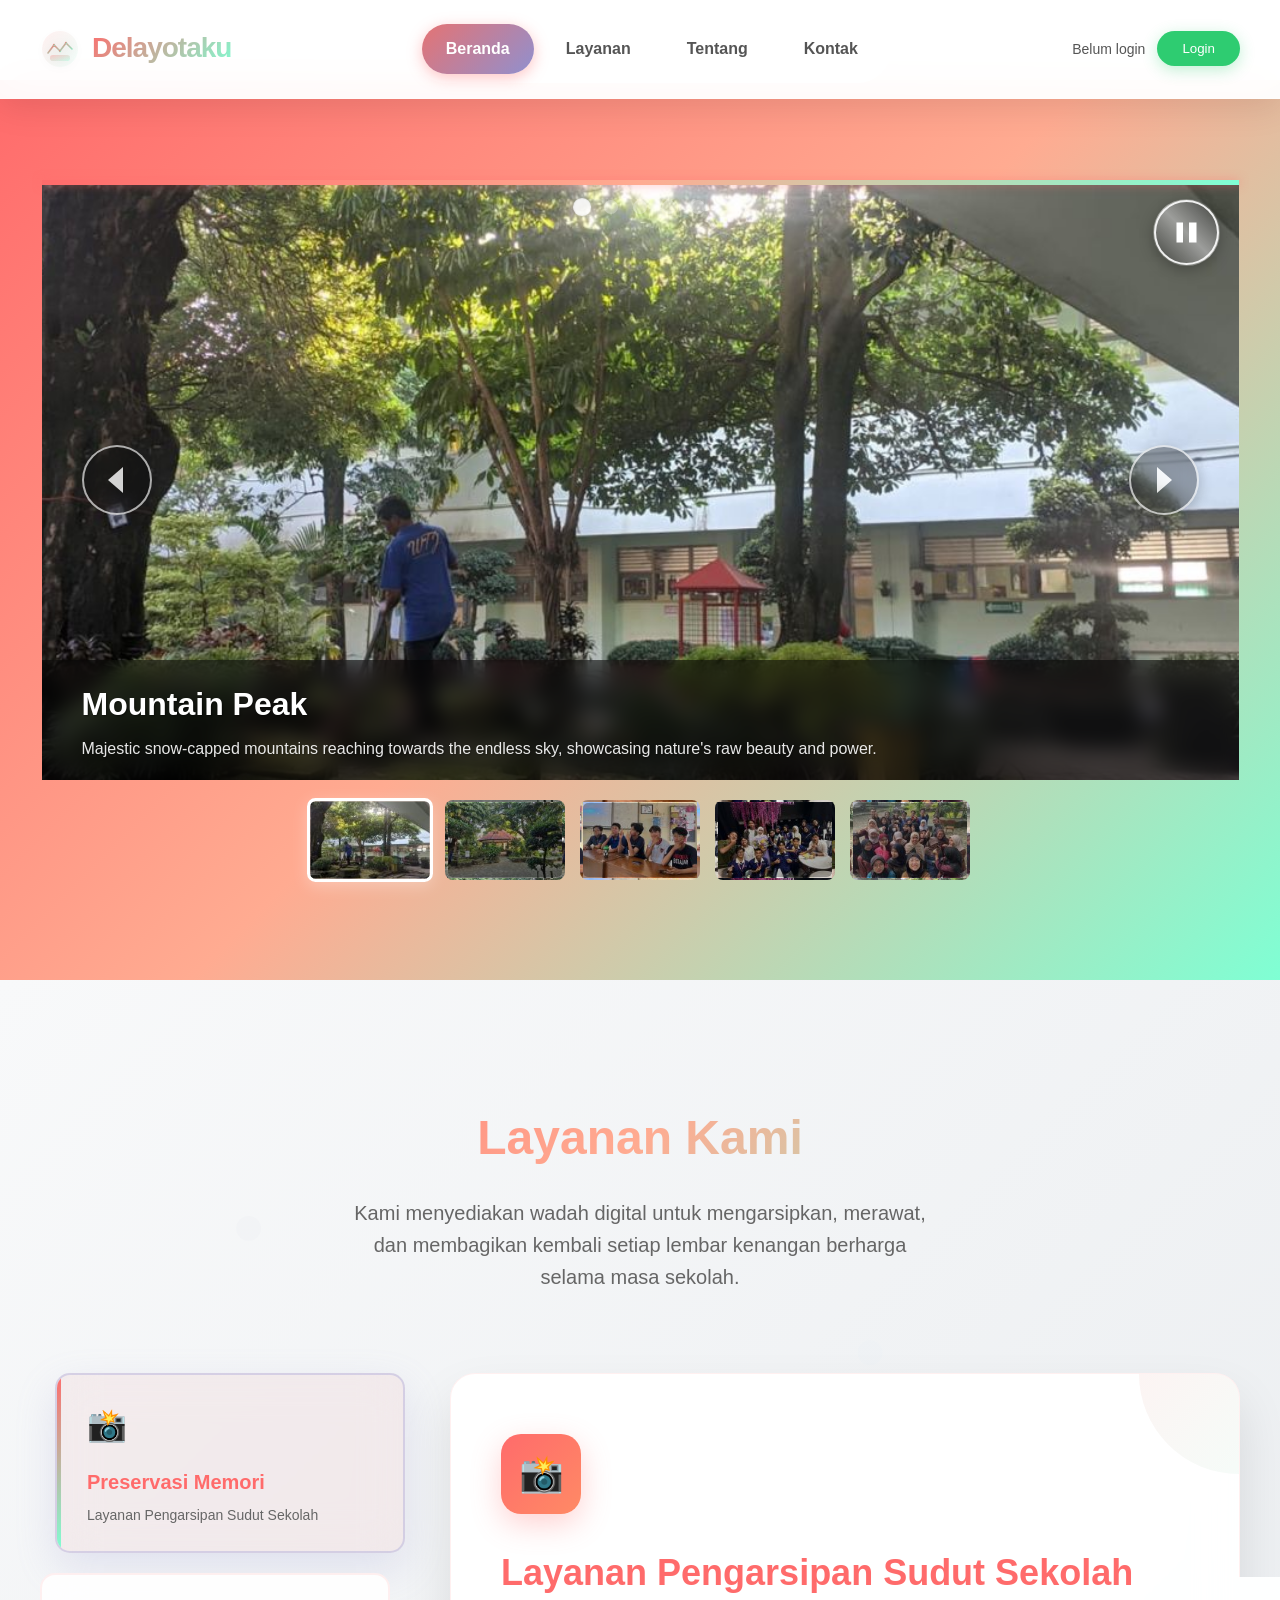
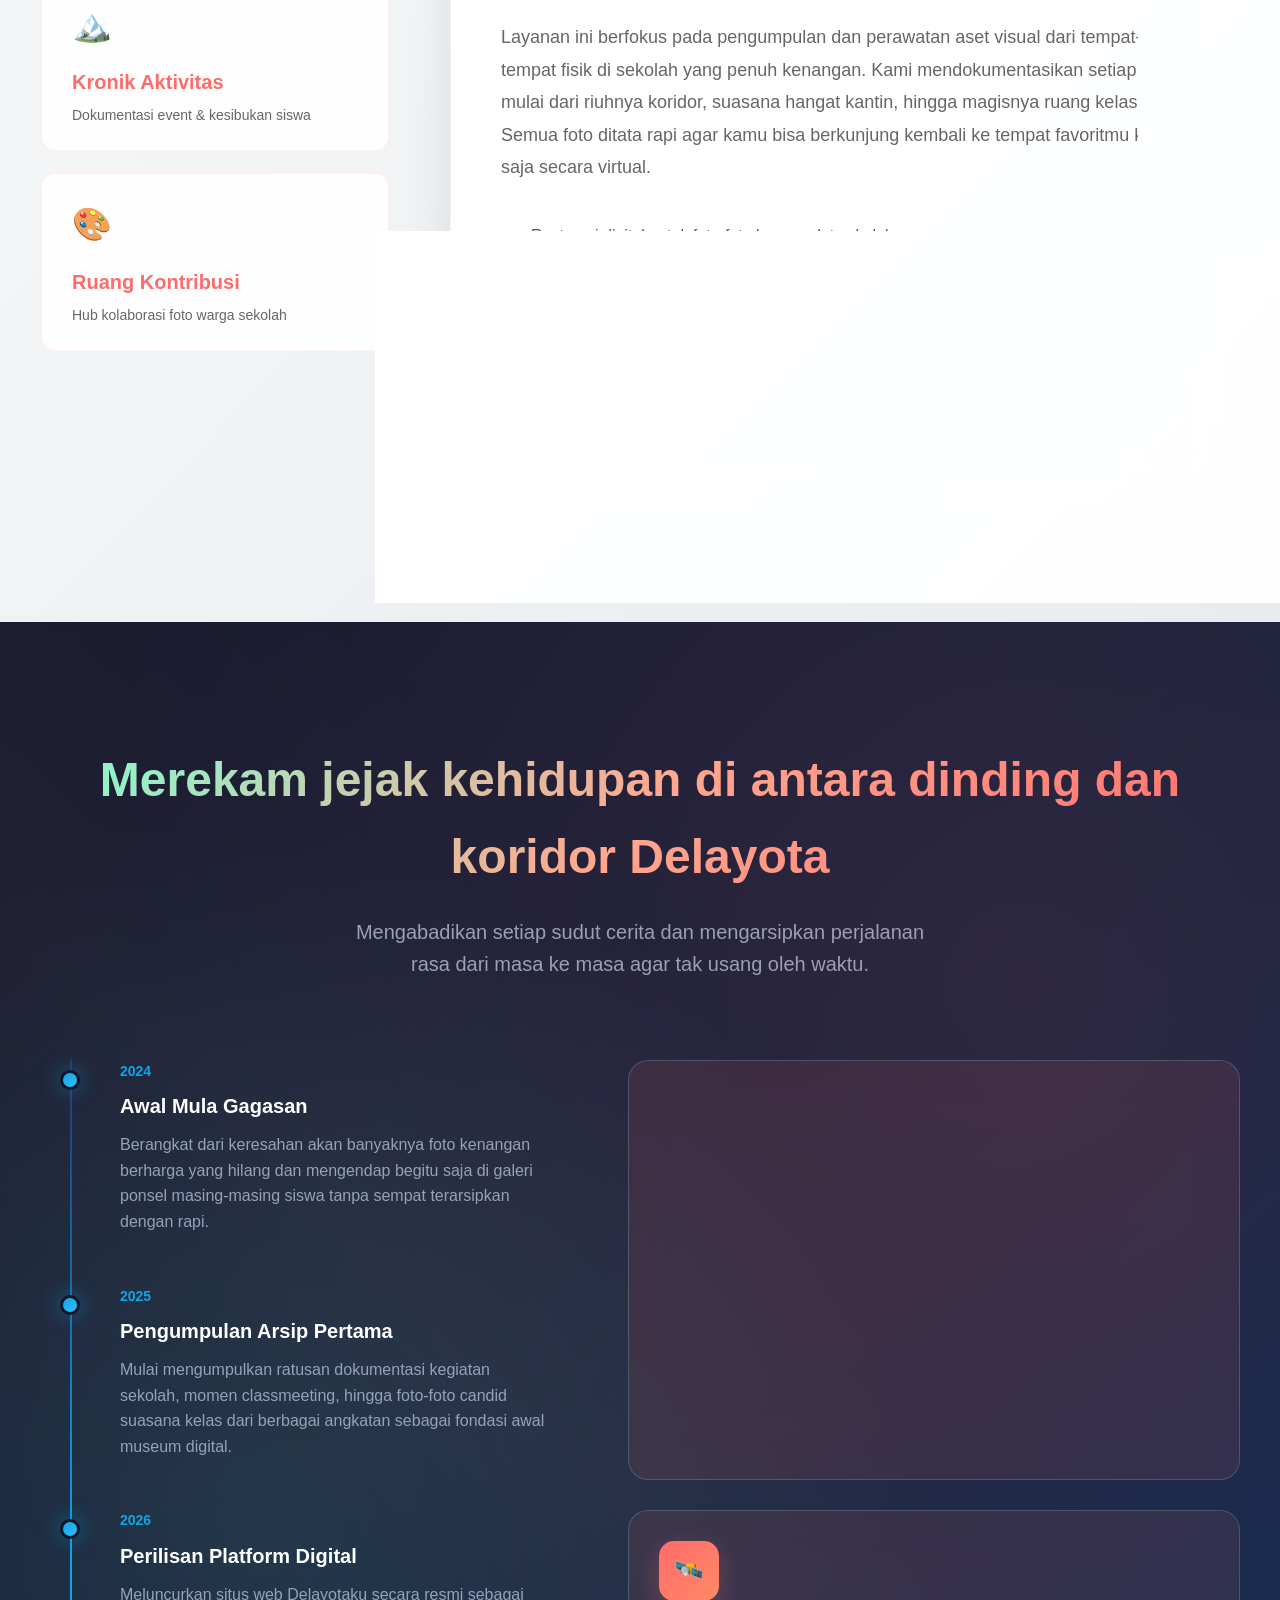
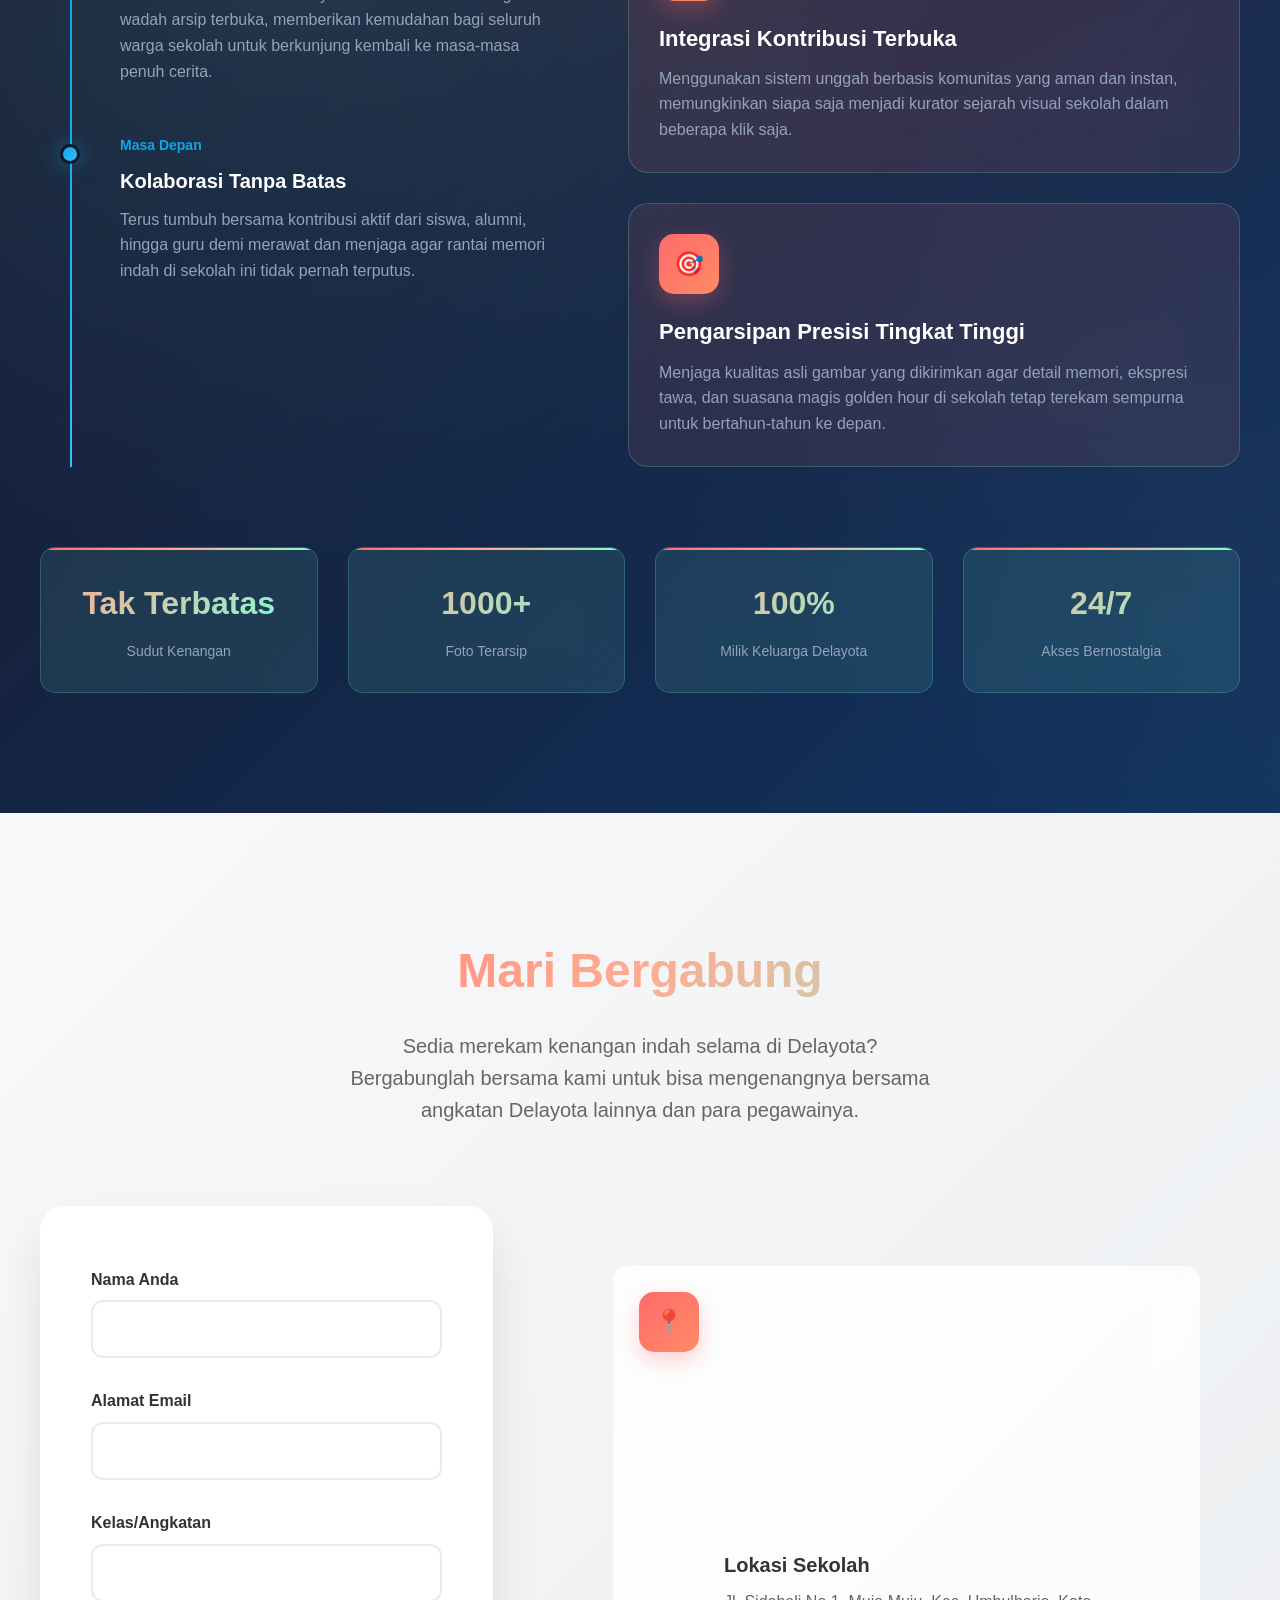
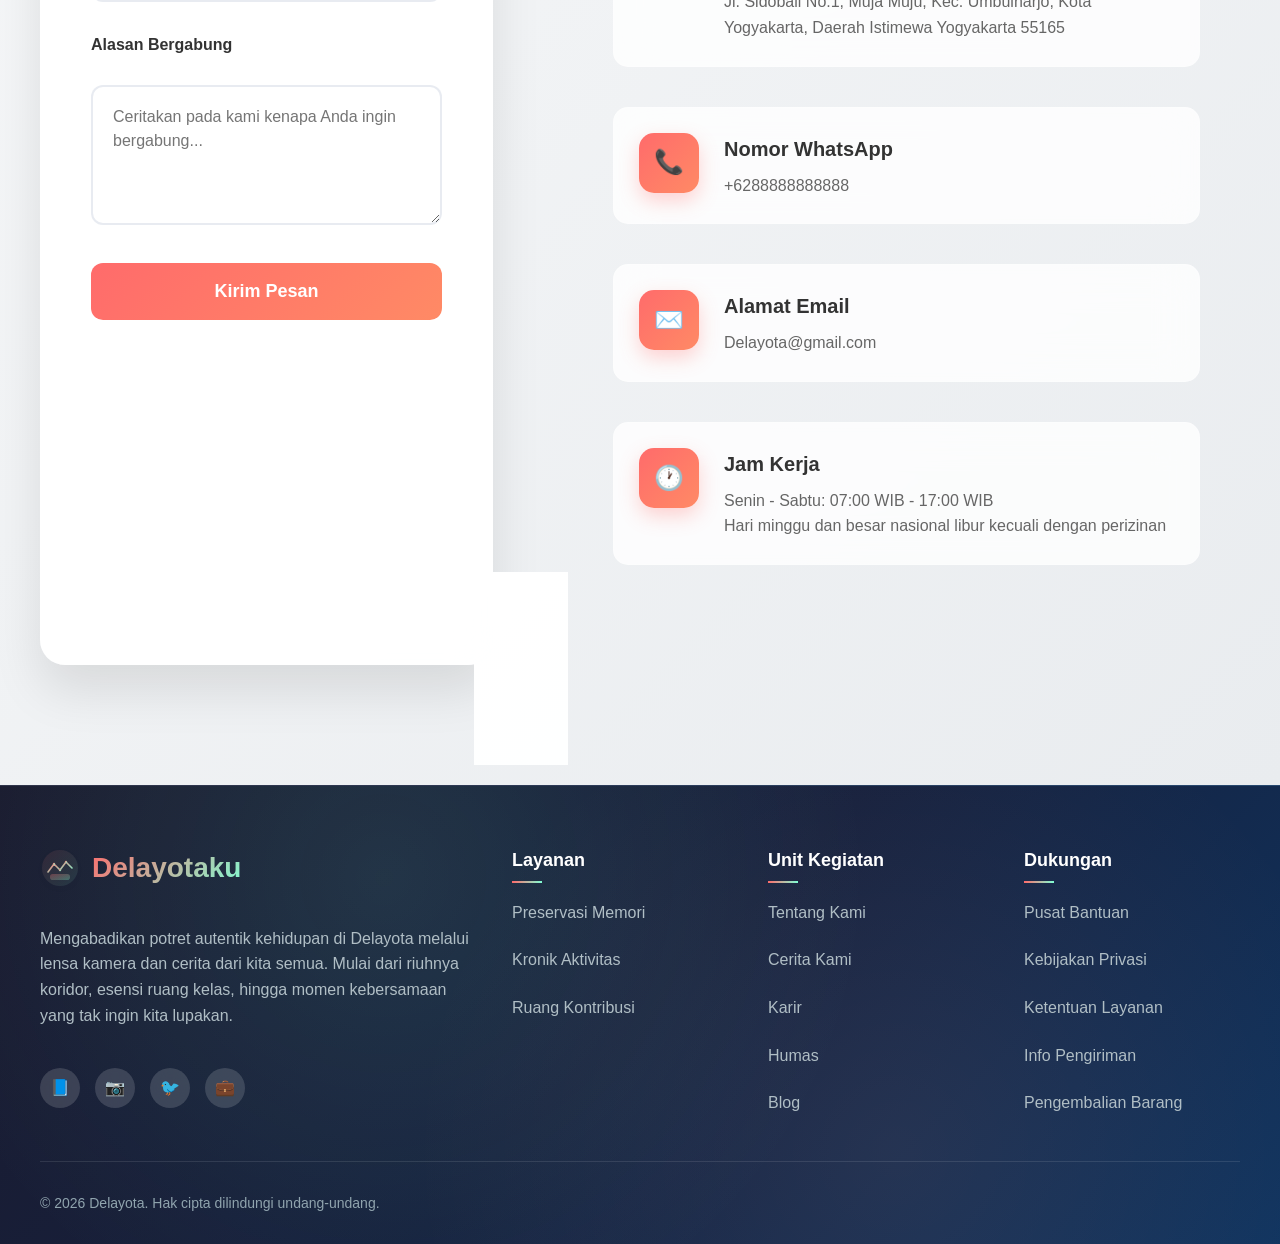
==== commit 9a804db0: "Update index.html" ====
--- a/index.html
+++ b/index.html
@@ -5,7 +5,7 @@
     <meta name="viewport" content="width=device-width, initial-scale=1.0">
     <head>
         <!-- Taruh di antara kode head yang lain -->
-        <link rel="icon" href="images/delayota.png" sizes="32x32">
+        <link rel="icon" href="images/delayota.png">
     </head>   
     <title>Delayotaku</title>
     <link rel="stylesheet" href="templatemo-sleeky-pro.css">
